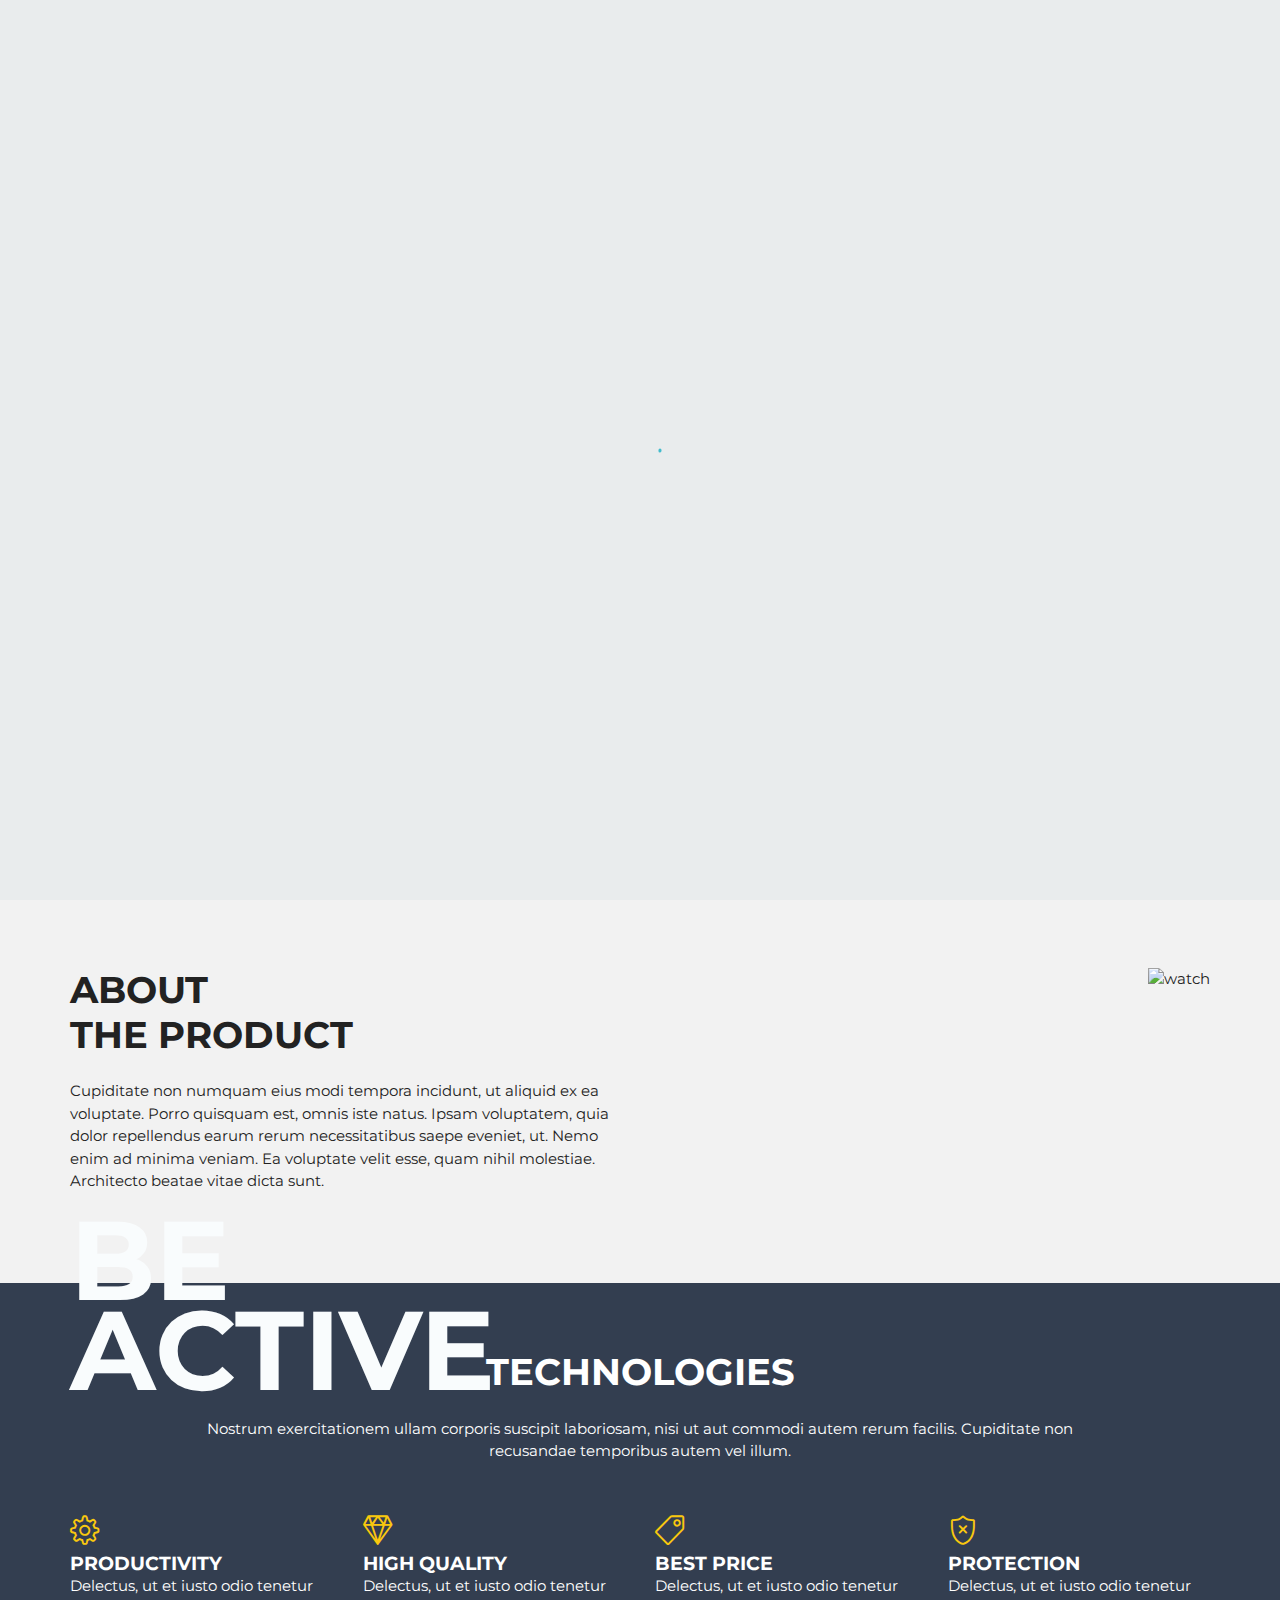
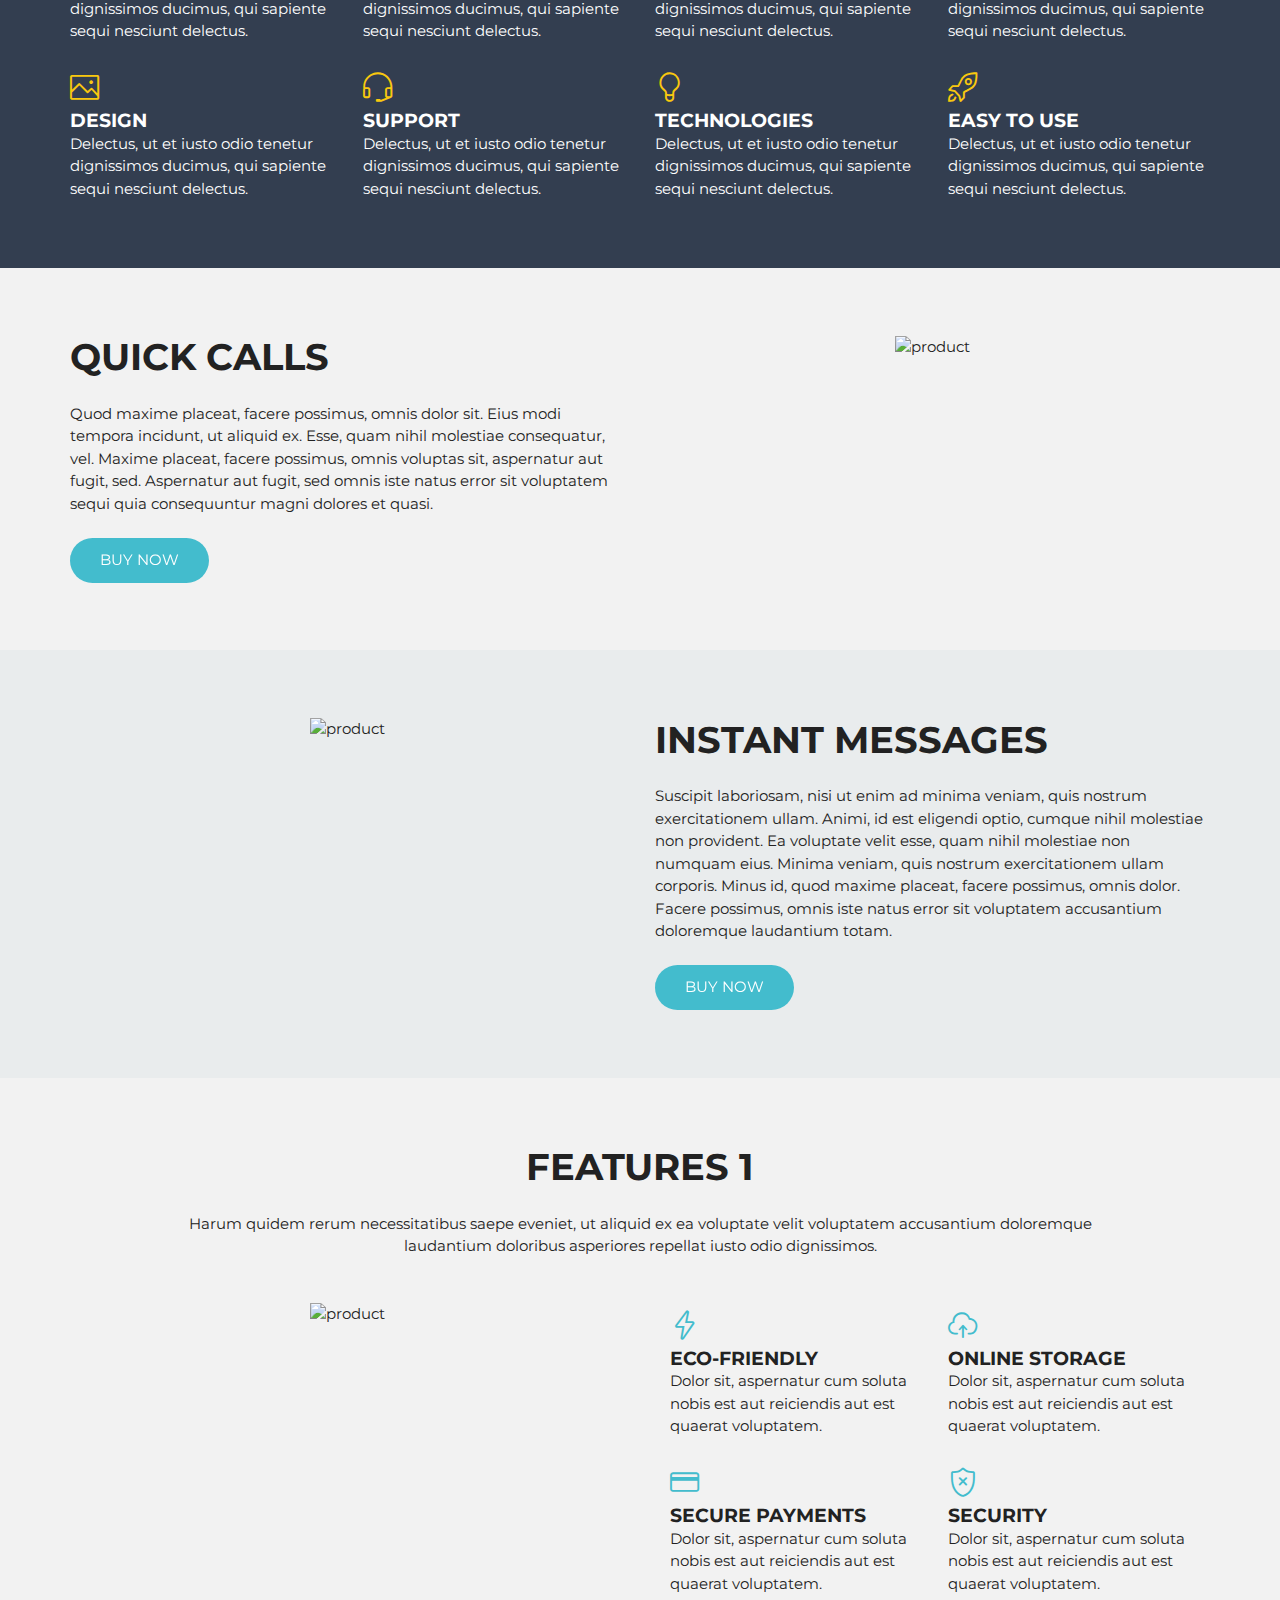
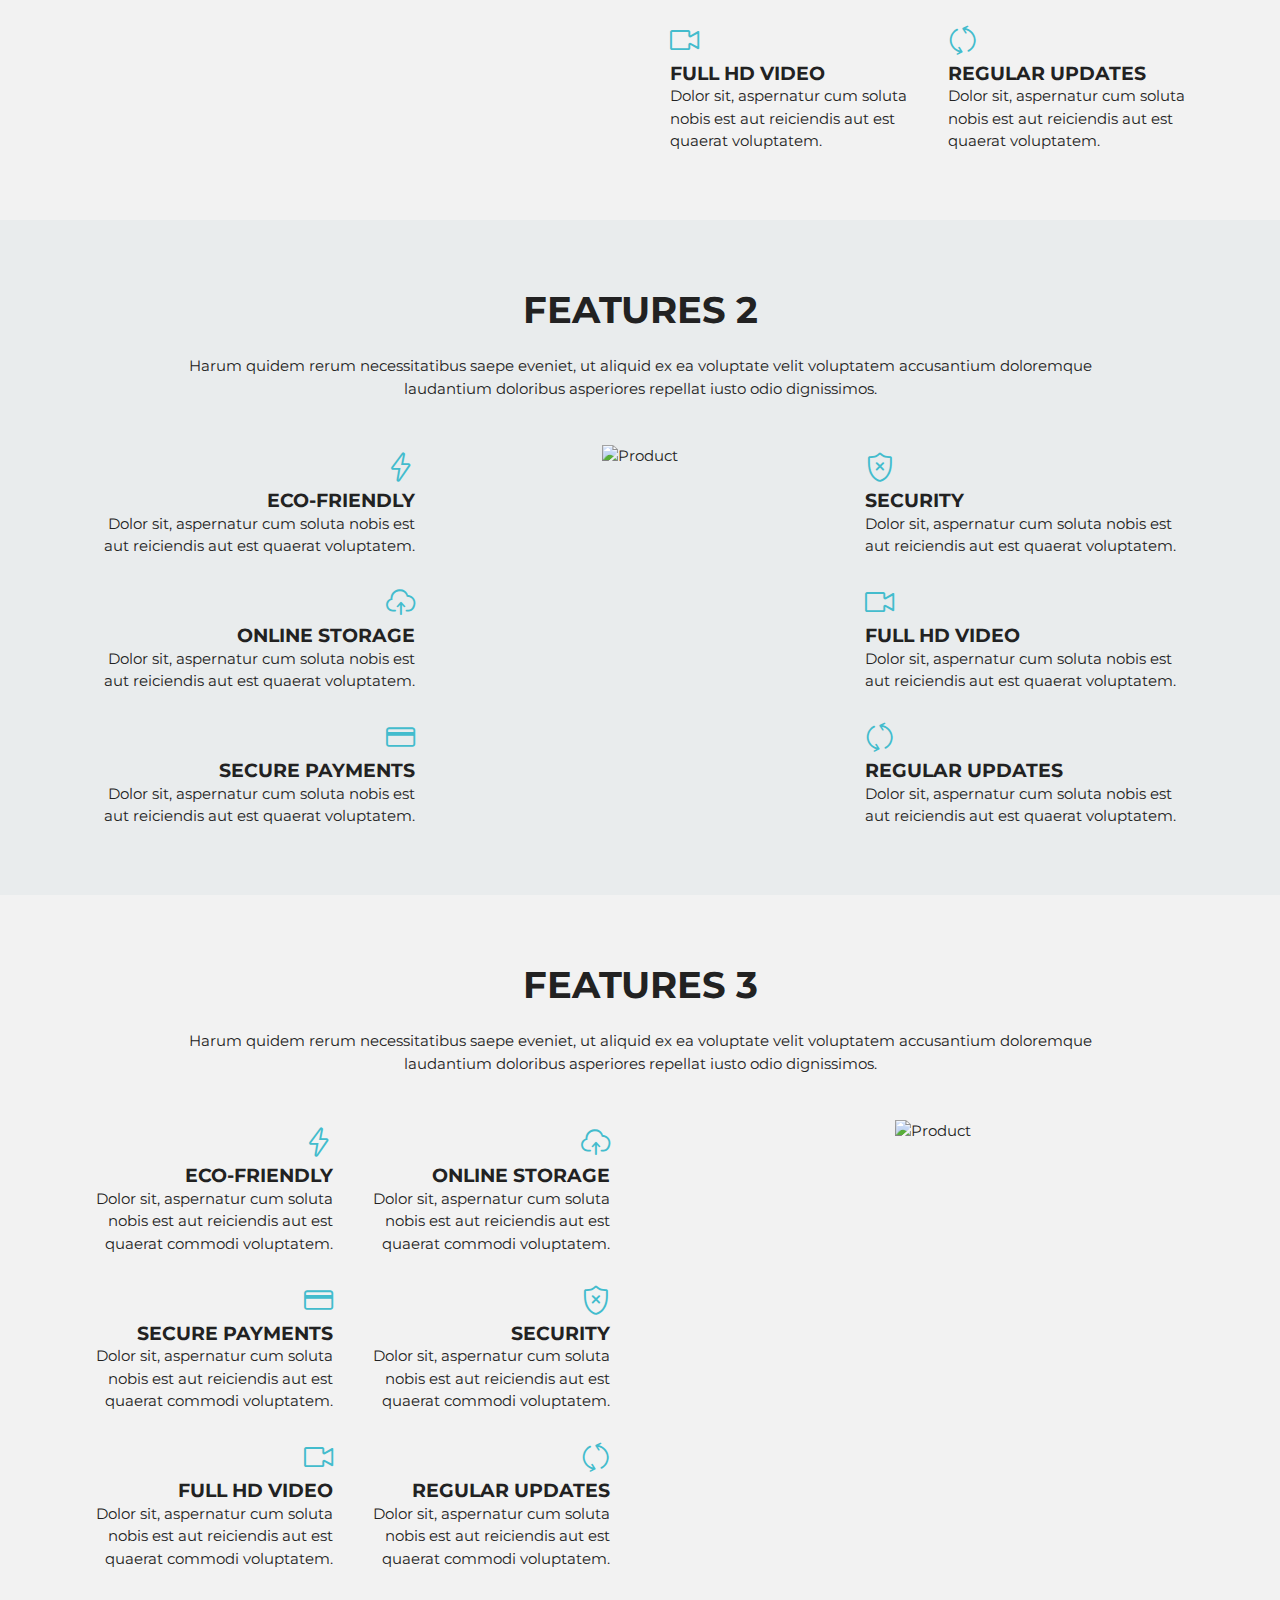
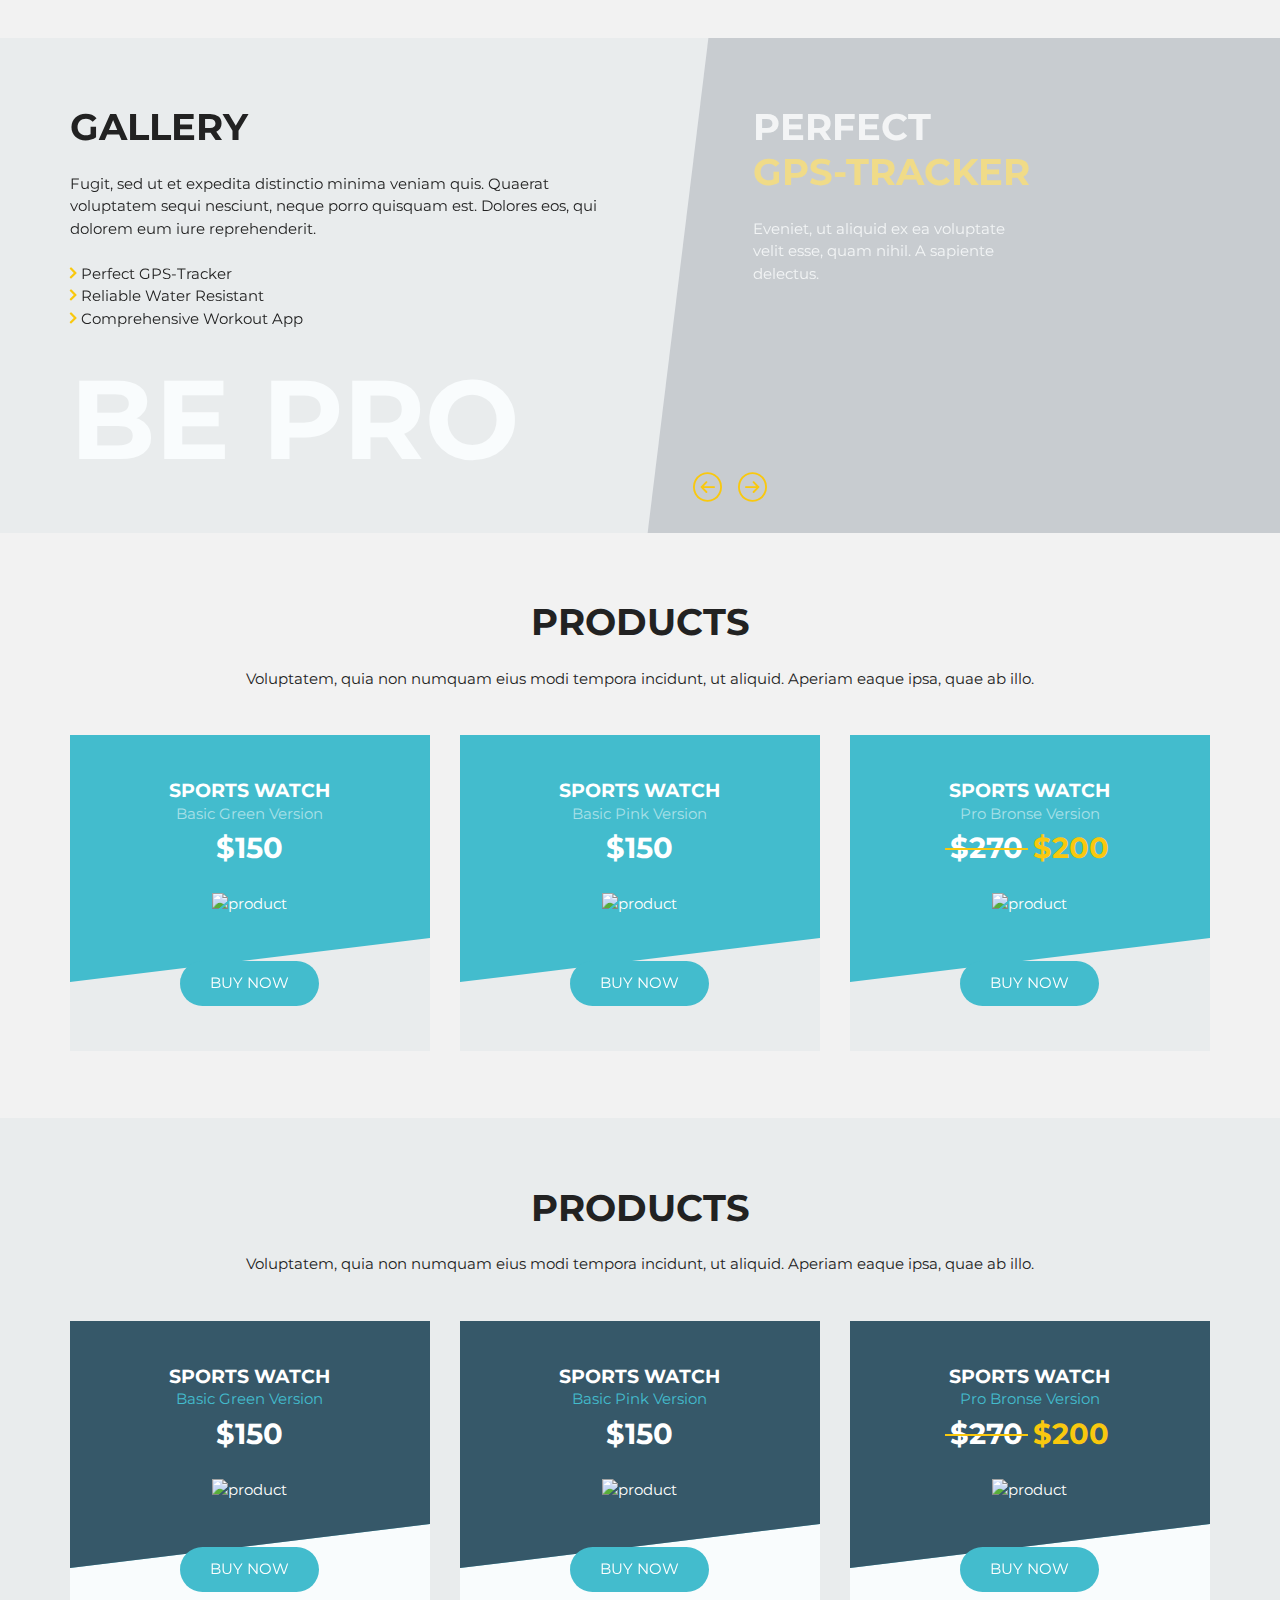
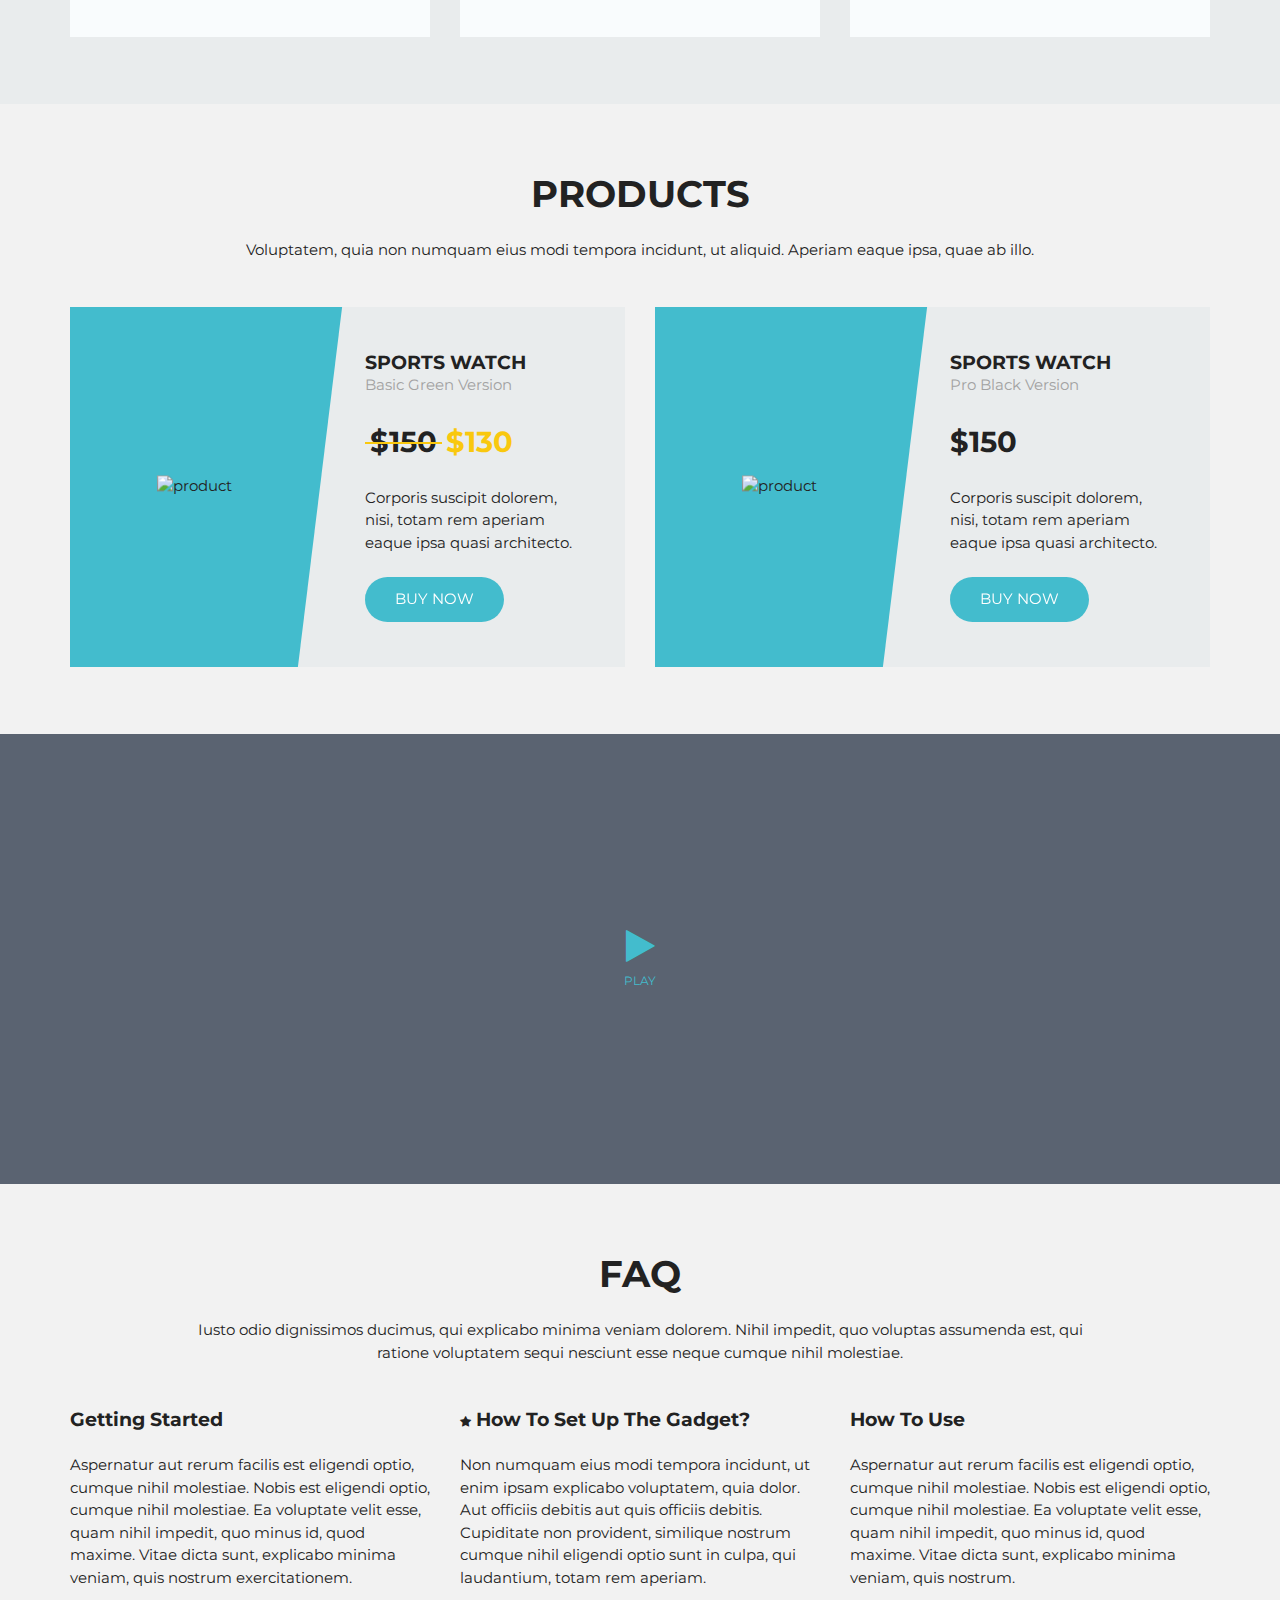
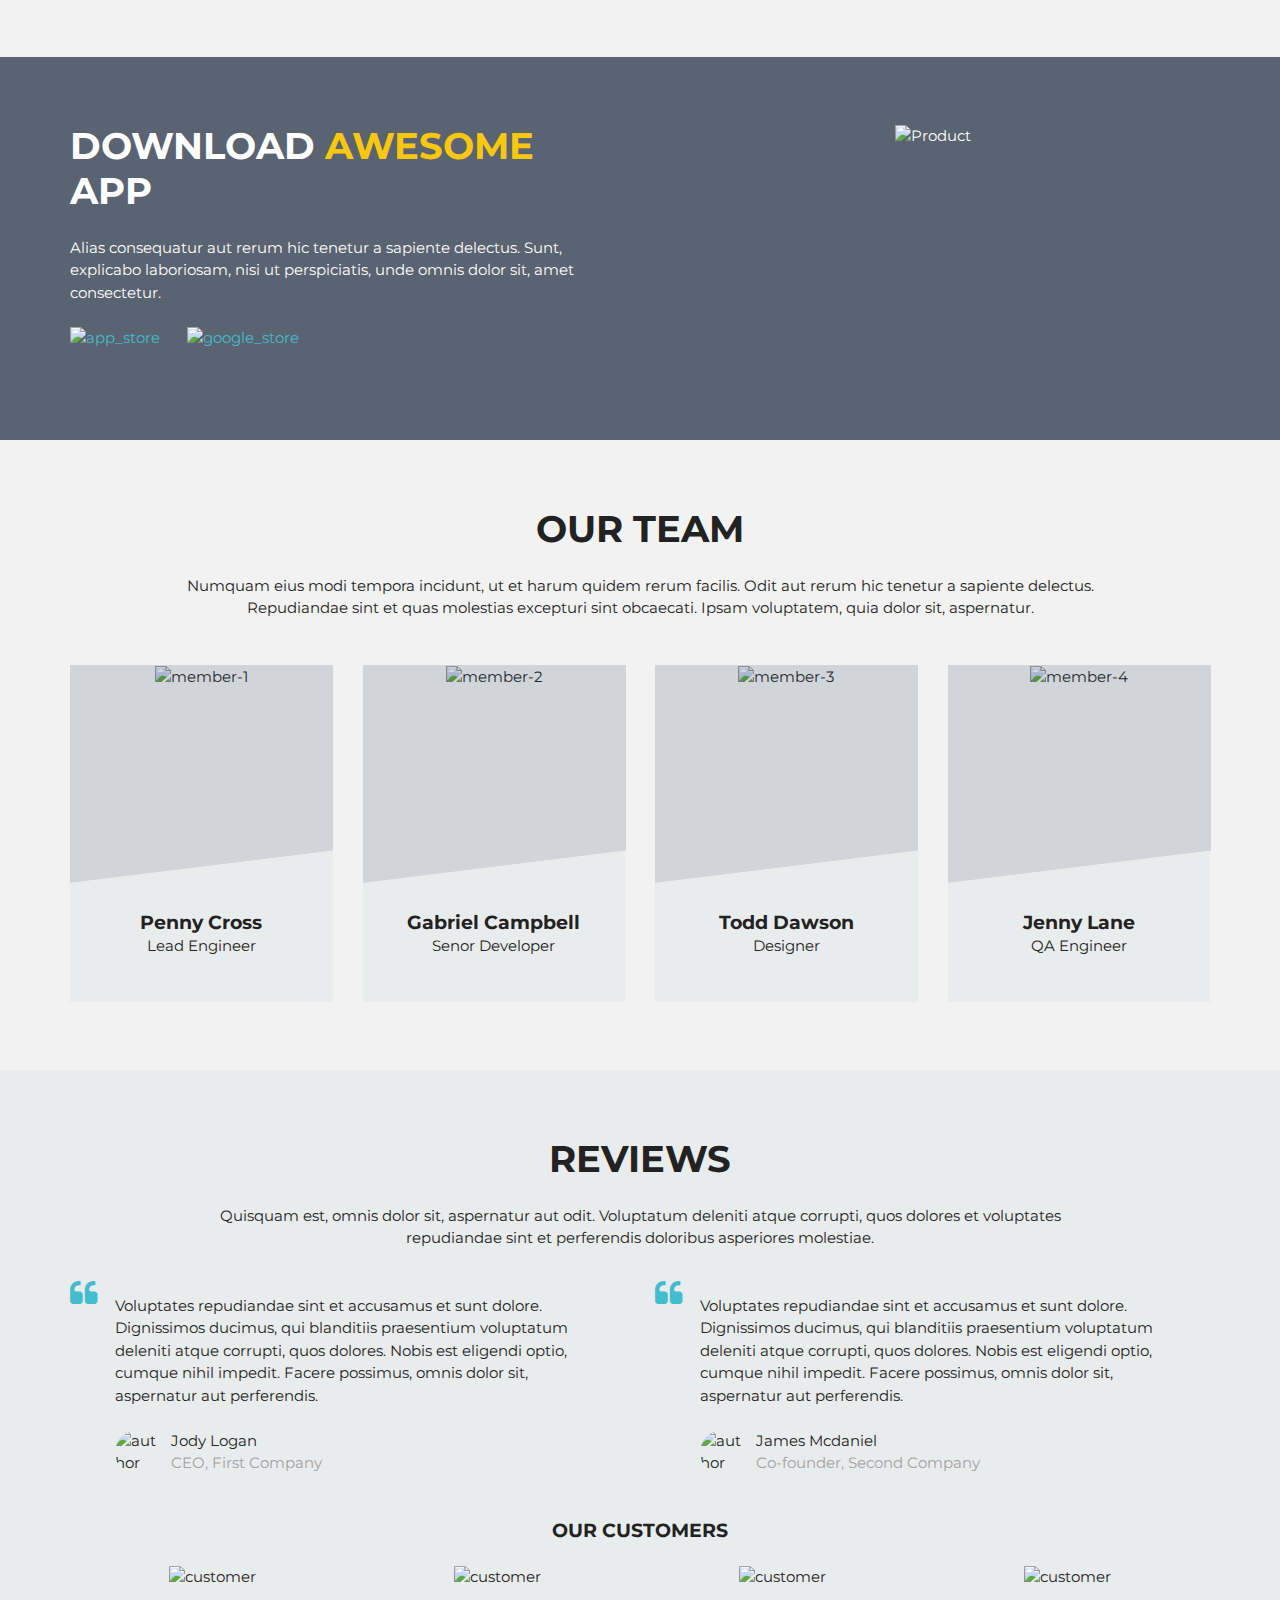
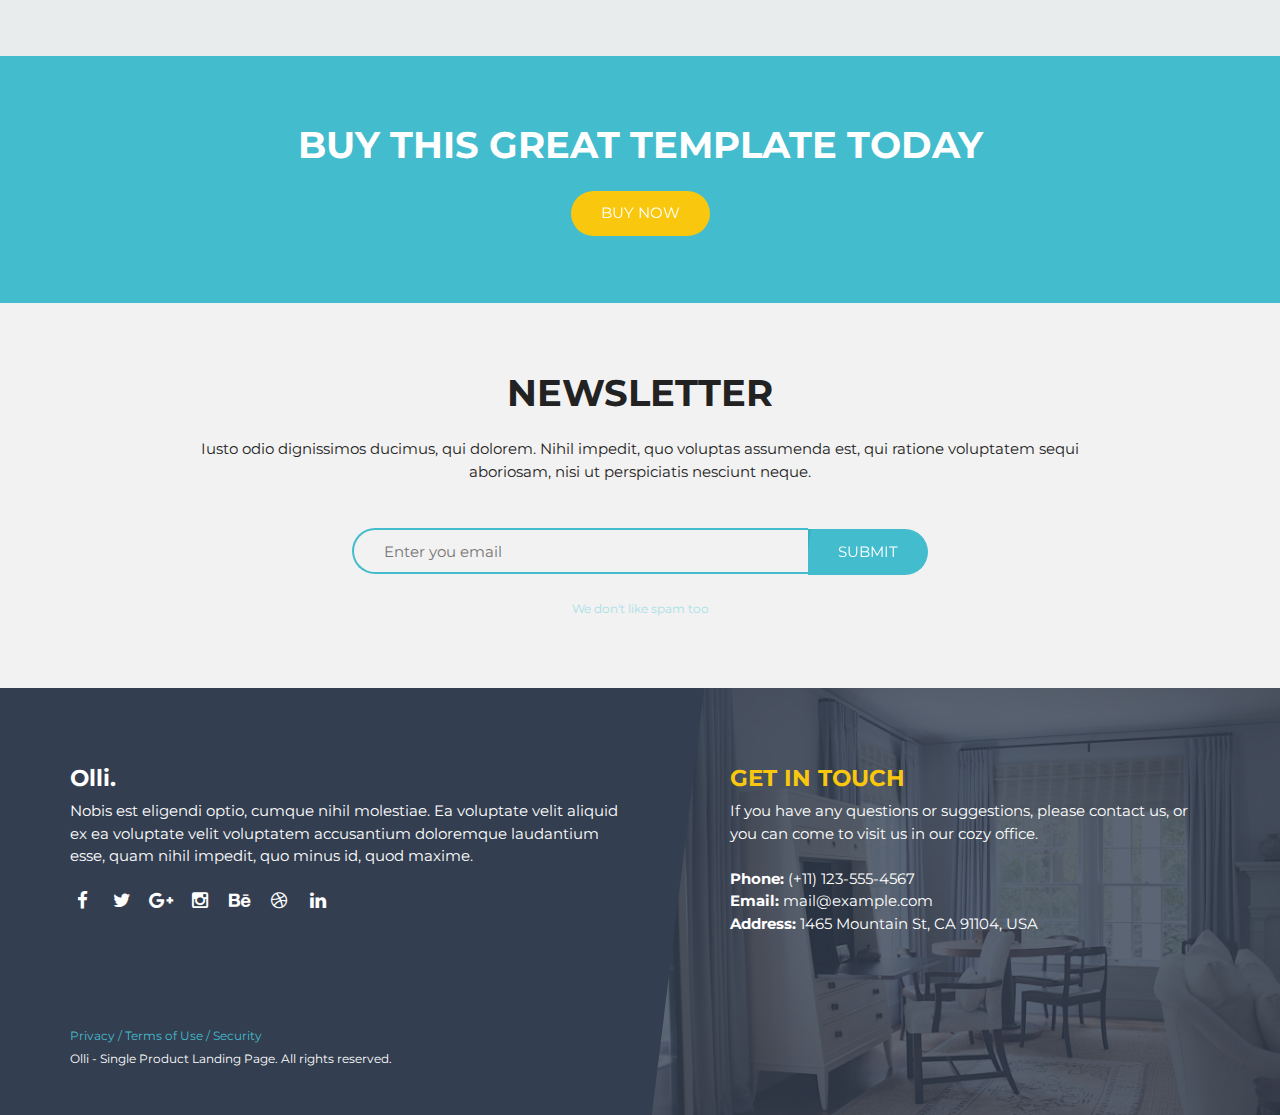
==== testing.html @ f2033c91 "added testing html file" ====
<!DOCTYPE html>
<html lang="en">
	<head>
		<title>Olli - Single Product Landing Page</title>

		<meta name="Keywords" content="">
		<meta name="Description" content="">
		<meta http-equiv="Content-Type" content="text/html; charset=utf-8">
		<meta name="viewport" content="width=device-width, initial-scale=1.0">
		<meta http-equiv="X-UA-Compatible" content="IE=edge">	

		<!-- Favicon for Desktop, iOS and android -->
		<link rel="apple-touch-icon" sizes="57x57" href="assets/images/favicons/apple-touch-icon-57x57.png">
		<link rel="apple-touch-icon" sizes="60x60" href="assets/images/favicons/apple-touch-icon-60x60.png">
		<link rel="apple-touch-icon" sizes="72x72" href="assets/images/favicons/apple-touch-icon-72x72.png">
		<link rel="apple-touch-icon" sizes="76x76" href="assets/images/favicons/apple-touch-icon-76x76.png">
		<link rel="apple-touch-icon" sizes="114x114" href="assets/images/favicons/apple-touch-icon-114x114.png">
		<link rel="apple-touch-icon" sizes="120x120" href="assets/images/favicons/apple-touch-icon-120x120.png">
		<link rel="apple-touch-icon" sizes="144x144" href="assets/images/favicons/apple-touch-icon-144x144.png">
		<link rel="apple-touch-icon" sizes="152x152" href="assets/images/favicons/apple-touch-icon-152x152.png">
		<link rel="apple-touch-icon" sizes="180x180" href="assets/images/favicons/apple-touch-icon-180x180.png">
		<link rel="icon" type="image/png" href="assets/images/favicons/android-chrome-192x192.png" sizes="192x192">
		<link rel="icon" type="image/png" href="assets/images/favicons/favicon-32x32.png" sizes="32x32">
		<link rel="icon" type="image/png" href="assets/images/favicons/favicon-16x16.png" sizes="16x16">
		<link rel="mask-icon" href="assets/images/favicons/safari-pinned-tab.svg">

		<link href="https://fonts.googleapis.com/css?family=Montserrat:400,700" rel="stylesheet">

		<link href="assets/css/bootstrap.css" rel="stylesheet"> 
		<link href="assets/css/font-awesome.css" rel="stylesheet">
		<link href="assets/css/simple-line-icons.css" rel="stylesheet">
		<link href="assets/css/magnific-popup.css" rel="stylesheet">
		<link href="assets/css/aos.css" rel="stylesheet">
		<link href="assets/css/flexslider.css" rel="stylesheet">
		<link href="assets/css/style.css" rel="stylesheet">
		<link href="assets/css/colors/color-1.css" rel="stylesheet"> <!-- Color Scheme -->
		<link href="assets/css/color-switcher.css" rel="stylesheet">
 		
		<script src="assets/js/modernizr.js"></script>

		<!--[if lt IE 9]>
		<script src="assets/js/html5shiv.js"></script>
		<script src="assets/js/respond.min.js"></script> 
		<![endif]-->

	</head>

<body>

	<!-- Start Preloader -->
	<div id="page-preloader">
		<svg class="circular" height="50" width="50">
			<circle class="path" cx="25" cy="25" r="20" fill="none" stroke-width="3" stroke-miterlimit="10"></circle>
		</svg>
	</div>
	<!-- End Preloader -->

	<!-- Start Content -->
	<section id="main" class="wrapper">

		<!-- Start Header -->
		<header id="home" class="header-container">
			<div class="container-fluid header-content">

				<span class="trapeze-bg"></span>

				<div class="container screen-container">
					<div class="row">

						<div class="col-md-12 title-center-content">

							<div class="col-md-6 title-text">
								<h1>
									Present your <span class="text-notice-line">awesome</span> product
								</h1>
								<p>
								Lorem ipsum dolor sit amet. Reprehenderit, qui blanditiis quidem rerum necessitatibus praesentium voluptatum deleniti atque corrupti, quos dolores eos.
								</p>
								
								<a class="button hero-button popup-video" href="https://www.youtube.com/watch?v=c-oS9DOwGzg"><!-- Link to a YouTube video -->
									<i class="fa fa-play" aria-hidden="true"></i>&nbsp;&nbsp;<span>Watch video</span>
								</a>

							</div>
						
							<div class="col-md-6 title-product">
								<span>Product</span>
								<img src="assets/images/watch-white-title.png" alt="product">
							</div>
						
						</div>

						<nav class="scroll-link">
							<a href="#about" class="smooth" title="Scroll">Scroll</a>
						</nav>

					</div>
				</div>

			</div>
		</header>
		<!-- End Header -->

		<!-- Start Navigation -->
		<nav id="navigation" class="navbar navbar-default navbar-top">
			<div class="container-fluid">

				<div class="nav-bg top-nav"></div>

				<div class="container">

					<div class="navbar-button">
						<ul class="ul-btn">
							<li><a href="#products-1" class="button action-button-nav smooth" title="Buy Now">Buy Now</a></li>
						</ul>
					</div>

					<div class="navbar-header">
						<button id="nav-icon" type="button" class="navbar-toggle collapsed nav-icon" data-toggle="collapse" data-target="#menu-navbar" aria-expanded="false">
								<span></span>
								<span></span>
								<span></span>
								<span></span>
						</button>
						<a class="navbar-brand smooth" href="#home">Olli.<span class="logo-promo-text">Perfect Gadgets</span></a> <!-- Title / Tagline -->
					</div>

					<div class="collapse navbar-collapse" id="menu-navbar">
						<ul class="nav navbar-nav navbar-right smooth-nav">
							<li class="current"><a href="#home" title="Home">Home</a></li>
							<li><a href="#about" title="About">About</a></li>
							<li><a href="#products-1" title="Products">Products</a></li>
							<li><a href="#reviews" title="Reviews">Reviews</a></li>
							<li><a href="https://themeforest.net/item/olli-single-product-landing-page/19429486?ref=HarbourThemes" title="Buy This Template" target="_blank">Buy It</a></li>
						</ul>
					</div>

					<div class="clearfix"></div>

				</div>
			</div>
		</nav>
		<!-- End Navigation -->

		<!-- Start About -->
		<section id="about" class="about block">
			<div class="container">
				<div class="row">

					<div class="col-md-6 about-content">
						<h2>About<br>The Product</h2>

						<p>Cupiditate non numquam eius modi tempora incidunt, ut aliquid ex ea voluptate. Porro quisquam est, omnis iste natus. Ipsam voluptatem, quia dolor repellendus earum rerum necessitatibus saepe eveniet, ut. Nemo enim ad minima veniam. Ea voluptate velit esse, quam nihil molestiae. Architecto beatae vitae dicta sunt.</p>

						<span>Be Active</span>

					</div>

					<div class="col-md-6 about-img">
						<img src="assets/images/watch.jpg" alt="watch">
					</div>

				</div>
			</div> <!-- .container -->
		</section>
		<!-- End About -->

		<!-- Start Technologies -->
		<section id="technologies" class="technologies block">
			<div class="overlay-tech"></div>
			<div class="container tech-container">
				<div class="row">

					<h2>Technologies</h2>

					<div class="block-desc">
						<p>Nostrum exercitationem ullam corporis suscipit laboriosam, nisi ut aut commodi autem rerum facilis. Cupiditate non recusandae temporibus autem vel illum.</p>
					</div>

					<!-- Start Technology 1 -->
					<div class="col-md-3 tech-block">
						<i class="icon-settings"></i> <!-- Icon -->
						<h3>Productivity</h3>
						<p>Delectus, ut et iusto odio tenetur dignissimos ducimus, qui sapiente sequi nesciunt delectus.</p>
					</div>
					<!-- End Technology 1 -->

					<!-- Start Technology 2 -->
					<div class="col-md-3 tech-block">
						<i class="icon-diamond"></i> <!-- Icon -->
						<h3>High Quality</h3>
						<p>Delectus, ut et iusto odio tenetur dignissimos ducimus, qui sapiente sequi nesciunt delectus.</p>
					</div>
					<!-- End Technology 2 -->

					<!-- Start Technology 3 -->
					<div class="col-md-3 tech-block">
						<i class="icon-tag"></i> <!-- Icon -->
						<h3>Best Price</h3>
						<p>Delectus, ut et iusto odio tenetur dignissimos ducimus, qui sapiente sequi nesciunt delectus.</p>
					</div>
					<!-- End Technology 3 -->

					<!-- Start Technology 4 -->
					<div class="col-md-3 tech-block">
						<i class="icon-shield"></i> <!-- Icon -->
						<h3>Protection</h3>
						<p>Delectus, ut et iusto odio tenetur dignissimos ducimus, qui sapiente sequi nesciunt delectus.</p>
					</div>
					<!-- End Technology 4 -->

					<!-- Start Technology 5 -->
					<div class="col-md-3 tech-block">
						<i class="icon-picture"></i> <!-- Icon -->
						<h3>Design</h3>
						<p>Delectus, ut et iusto odio tenetur dignissimos ducimus, qui sapiente sequi nesciunt delectus.</p>
					</div>
					<!-- End Technology 5 -->

					<!-- Start Technology 6 -->
					<div class="col-md-3 tech-block">
						<i class="icon-earphones-alt"></i> <!-- Icon -->
						<h3>Support</h3>
						<p>Delectus, ut et iusto odio tenetur dignissimos ducimus, qui sapiente sequi nesciunt delectus.</p>
					</div>
					<!-- End Technology 6 -->

					<!-- Start Technology 7 -->
					<div class="col-md-3 tech-block">
						<i class="icon-bulb"></i> <!-- Icon -->
						<h3>Technologies</h3>
						<p>Delectus, ut et iusto odio tenetur dignissimos ducimus, qui sapiente sequi nesciunt delectus.</p>
					</div>
					<!-- End Technology 7 -->

					<!-- Start Technology 8 -->
					<div class="col-md-3 tech-block">
						<i class="icon-rocket"></i> <!-- Icon -->
						<h3>Easy To Use</h3>
						<p>Delectus, ut et iusto odio tenetur dignissimos ducimus, qui sapiente sequi nesciunt delectus.</p>
					</div>
					<!-- End Technology 8 -->

				</div>
			</div> <!-- .tech-container -->
		</section>
		<!-- End Technologies -->

		<!-- Start Info with Right Image -->
		<section id="info-right" class="info-section info-right block"> 
			<div class="container">
				<div class="row flex-block"> 

					<!-- Start Text -->
					<div class="col-md-6 info-content">

						<h2>Quick Calls</h2>

						<p>Quod maxime placeat, facere possimus, omnis dolor sit. Eius modi tempora incidunt, ut aliquid ex. Esse, quam nihil molestiae consequatur, vel. Maxime placeat, facere possimus, omnis voluptas sit, aspernatur aut fugit, sed. Aspernatur aut fugit, sed omnis iste natus error sit voluptatem sequi quia consequuntur magni dolores et quasi.
						</p>

						<a href="#products-1" class="button hero-button smooth" title="Buy Now">Buy Now</a>

					</div>
					<!-- End Text -->

					<!-- Start Image -->
					<div class="col-md-6 info-img">
						<img src="assets/images/info-right.png" alt="product">
					</div>
					<!-- End Image -->

				</div>
			</div> <!-- .container -->
		</section>
		<!-- End Info with Right Image -->

		<!-- Start Info with Left Image -->
		<section id="info-left" class="info-section info-left block gray">
			<div class="container">
				<div class="row flex-block">

					<!-- Start Image -->
					<div class="col-md-6 info-img">
						<img src="assets/images/info-left.png" alt="product">

						<div class="info-left-ui">
							<img src="assets/images/ui/message-1.png" class="left-ui-1" data-aos="fade-up" alt="message-1">
							<img src="assets/images/ui/message-2.png" class="left-ui-2" data-aos="fade-up" data-aos-delay="1100" alt="message-2">
						</div>

					</div>
					<!-- End Image -->

					<!-- Start Text -->
					<div class="col-md-6 info-content">

						<h2>Instant Messages</h2>

						<p>Suscipit laboriosam, nisi ut enim ad minima veniam, quis nostrum exercitationem ullam. Animi, id est eligendi optio, cumque nihil molestiae non provident. Ea voluptate velit esse, quam nihil molestiae non numquam eius. Minima veniam, quis nostrum exercitationem ullam corporis. Minus id, quod maxime placeat, facere possimus, omnis dolor. Facere possimus, omnis iste natus error sit voluptatem accusantium doloremque laudantium totam.
						</p>

						<a href="#products-1" class="button hero-button smooth" title="Buy Now">Buy Now</a>

					</div>
					<!-- End Text -->

				</div>
			</div> <!-- .container -->
		</section>
		<!-- End Info with Left Image -->

		<!-- Start Features 1 -->
		<section id="features-1" class="features block">
			<div class="container">
				<div class="row">

					<h2>Features 1</h2>

					<div class="block-desc">
						<p>Harum quidem rerum necessitatibus saepe eveniet, ut aliquid ex ea voluptate velit voluptatem accusantium doloremque laudantium doloribus asperiores repellat iusto odio dignissimos.</p>
					</div>

					<div class="col-md-6 feature-img">
						<img src="assets/images/features.png" alt="product">
					</div>

					<div class="col-md-6 feature-icons">
						
						<!-- Start Feature 1 -->
						<div class="col-md-6 feature">
							<i class="icon-energy"></i> <!-- Icon -->
							<h3>Eco-friendly</h3>
							<p>Dolor sit, aspernatur cum soluta nobis est aut reiciendis aut est quaerat voluptatem.</p>
						</div>
						<!-- End Feature 1 -->

						<!-- Start Feature 2 -->
						<div class="col-md-6 feature">
							<i class="icon-cloud-upload"></i> <!-- Icon -->
							<h3>Online Storage</h3>
							<p>Dolor sit, aspernatur cum soluta nobis est aut reiciendis aut est quaerat voluptatem.</p>
						</div>
						<!-- End Feature 2 -->

						<!-- Start Feature 3 -->
						<div class="col-md-6 feature">
							<i class="icon-credit-card"></i> <!-- Icon -->
							<h3>Secure Payments</h3>
							<p>Dolor sit, aspernatur cum soluta nobis est aut reiciendis aut est quaerat voluptatem.</p>
						</div>
						<!-- End Feature 3 -->

						<!-- Start Feature 4 -->
						<div class="col-md-6 feature">
							<i class="icon-shield"></i> <!-- Icon -->
							<h3>Security</h3>
							<p>Dolor sit, aspernatur cum soluta nobis est aut reiciendis aut est quaerat voluptatem.</p>
						</div>
						<!-- End Feature 4 -->

						<!-- Start Feature 5 -->
						<div class="col-md-6 feature">
							<i class="icon-camrecorder"></i> <!-- Icon -->
							<h3>Full HD Video</h3>
							<p>Dolor sit, aspernatur cum soluta nobis est aut reiciendis aut est quaerat voluptatem.</p>
						</div>
						<!-- End Feature 5 -->

						<!-- Start Feature 6 -->
						<div class="col-md-6 feature">
							<i class="icon-refresh"></i> <!-- Icon -->
							<h3>Regular Updates</h3>
							<p>Dolor sit, aspernatur cum soluta nobis est aut reiciendis aut est quaerat voluptatem.</p>
						</div>
						<!-- End Feature 6 -->

					</div> <!-- .feature-icons -->

				</div>
			</div> <!-- .container -->
		</section>
		<!-- End Features 1 -->

		<!-- Start Features 2 -->
		<section id="features-2" class="features block gray">
			<div class="container">
				<div class="row">

					<h2>Features 2</h2>

					<div class="block-desc">
						<p>Harum quidem rerum necessitatibus saepe eveniet, ut aliquid ex ea voluptate velit voluptatem accusantium doloremque laudantium doloribus asperiores repellat iusto odio dignissimos.</p>
					</div>

					<div class="col-md-4 feature-icons">
						
						<!-- Start Feature 1 -->
						<div class="col-md-12 feature feature-left">
							<i class="icon-energy"></i> <!-- Icon -->
							<h3>Eco-friendly</h3>
							<p>Dolor sit, aspernatur cum soluta nobis est aut reiciendis aut est quaerat voluptatem.</p>
						</div>
						<!-- End Feature 1 -->

						<!-- Start Feature 2 -->
						<div class="col-md-12 feature feature-left">
							<i class="icon-cloud-upload"></i> <!-- Icon -->
							<h3>Online Storage</h3>
							<p>Dolor sit, aspernatur cum soluta nobis est aut reiciendis aut est quaerat voluptatem.</p>
						</div>
						<!-- End Feature 2 -->

						<!-- Start Feature 3 -->
						<div class="col-md-12 feature feature-left">
							<i class="icon-credit-card"></i> <!-- Icon -->
							<h3>Secure Payments</h3>
							<p>Dolor sit, aspernatur cum soluta nobis est aut reiciendis aut est quaerat voluptatem.</p>
						</div>
						<!-- End Feature 3 -->

					</div> <!-- .feature-icons -->

					<div class="col-md-4 feature-img">
						<img src="assets/images/features.png" alt="Product">
					</div>

					<div class="col-md-4 feature-icons">

						<!-- Start Feature 4 -->
						<div class="col-md-12 feature">
							<i class="icon-shield"></i> <!-- Icon -->
							<h3>Security</h3>
							<p>Dolor sit, aspernatur cum soluta nobis est aut reiciendis aut est quaerat voluptatem.</p>
						</div>
						<!-- End Feature 4 -->

						<!-- Start Feature 5 -->
						<div class="col-md-12 feature">
							<i class="icon-camrecorder"></i> <!-- Icon -->
							<h3>Full HD Video</h3>
							<p>Dolor sit, aspernatur cum soluta nobis est aut reiciendis aut est quaerat voluptatem.</p>
						</div>
						<!-- End Feature 5 -->

						<!-- Start Feature 6 -->
						<div class="col-md-12 feature">
							<i class="icon-refresh"></i> <!-- Icon -->
							<h3>Regular Updates</h3>
							<p>Dolor sit, aspernatur cum soluta nobis est aut reiciendis aut est quaerat voluptatem.</p>
						</div>
						<!-- End Feature 6 -->

					</div> <!-- .feature-icons -->

				</div>
			</div> <!-- .container -->
		</section>
		<!-- End Features 2 -->

		<!-- Start Features 3 -->
		<section id="features-3" class="features block">
			<div class="container">
				<div class="row">

					<h2>Features 3</h2>

					<div class="block-desc">
						<p>Harum quidem rerum necessitatibus saepe eveniet, ut aliquid ex ea voluptate velit voluptatem accusantium doloremque laudantium doloribus asperiores repellat iusto odio dignissimos.</p>
					</div>

					<div class="col-md-6 feature-icons">
						
						<!-- Start Feature 1 -->
						<div class="col-md-6 feature feature-left">
							<i class="icon-energy"></i> <!-- Icon -->
							<h3>Eco-friendly</h3>
							<p>Dolor sit, aspernatur cum soluta nobis est aut reiciendis aut est quaerat commodi voluptatem.</p>
						</div>
						<!-- End Feature 1 -->

						<!-- Start Feature 2 -->
						<div class="col-md-6 feature feature-left">
							<i class="icon-cloud-upload"></i> <!-- Icon -->
							<h3>Online Storage</h3>
							<p>Dolor sit, aspernatur cum soluta nobis est aut reiciendis aut est quaerat commodi voluptatem.</p>
						</div>
						<!-- End Feature 2 -->

						<!-- Start Feature 3 -->
						<div class="col-md-6 feature feature-left">
							<i class="icon-credit-card"></i> <!-- Icon -->
							<h3>Secure Payments</h3>
							<p>Dolor sit, aspernatur cum soluta nobis est aut reiciendis aut est quaerat commodi voluptatem.</p>
						</div>
						<!-- End Feature 3 -->

						<!-- Start Feature 4 -->
						<div class="col-md-6 feature feature-left">
							<i class="icon-shield"></i> <!-- Icon -->
							<h3>Security</h3>
							<p>Dolor sit, aspernatur cum soluta nobis est aut reiciendis aut est quaerat commodi voluptatem.</p>
						</div>
						<!-- End Feature 4 -->

						<!-- Start Feature 5 -->
						<div class="col-md-6 feature feature-left">
							<i class="icon-camrecorder"></i> <!-- Icon -->
							<h3>Full HD Video</h3>
							<p>Dolor sit, aspernatur cum soluta nobis est aut reiciendis aut est quaerat commodi voluptatem.</p>
						</div>
						<!-- End Feature 5 -->

						<!-- Start Feature 6 -->
						<div class="col-md-6 feature feature-left">
							<i class="icon-refresh"></i> <!-- Icon -->
							<h3>Regular Updates</h3>
							<p>Dolor sit, aspernatur cum soluta nobis est aut reiciendis aut est quaerat commodi voluptatem.</p>
						</div>
						<!-- End Feature 6 -->

					</div> <!-- .feature-icons -->

					<div class="col-md-6 feature-img">
						<img src="assets/images/features.png" alt="Product">
					</div>

				</div>
			</div> <!-- .container -->
		</section>
		<!-- End Features 3 -->

		<!-- Start Gallery -->
		<section id="gallery" class="gallery">
			<div class="container-fluid">
				<div class="container"> 
					<div class="row"> 

						<span class="trapeze-gallery-bg"></span>

						<div class="gallery-content">

							<h2>Gallery</h2>

							<div class="gallery-tagline">
								<span>Be Pro</span>	
							</div>

							<p>Fugit, sed ut et expedita distinctio minima veniam quis. Quaerat voluptatem sequi nesciunt, neque porro quisquam est. Dolores eos, qui dolorem eum iure reprehenderit.</p>

							<ul class="list">
								<li><i class="fa fa-angle-right" aria-hidden="true"></i> Perfect GPS-Tracker</li>
								<li><i class="fa fa-angle-right" aria-hidden="true"></i> Reliable Water Resistant</li>
								<li><i class="fa fa-angle-right" aria-hidden="true"></i> Comprehensive Workout App</li>
							</ul>

						</div>

						<!-- Start Slider -->
						<div class="gallery-img">
							<div class="flexslider slider">

								<!-- Start Slides -->
								<ul class="slides">

									<!-- Start Slide 1 -->
									<li style="background: url(assets/images/gallery/1.jpg) center">
										<div class="flex-caption">
											<h3>Perfect <span class="text-notice"><br>GPS-Tracker</span></h3>
											<p>Eveniet, ut aliquid ex ea voluptate velit esse, quam nihil. A sapiente delectus.</p>
										</div>
										<div class="slider-bg-overlay"></div><!-- Overlay -->
									</li>
									<!-- End Slide 1 -->

									<!-- Start Slide 2 -->
									<li style="background: url(assets/images/gallery/2.jpg) center">
										<div class="flex-caption">
											<h3>Reliable<br><span class="text-notice">Water Resistant</span></h3>
											<p>Eveniet, ut aliquid ex ea voluptate velit esse, quam nihil. A sapiente delectus.</p>
										</div>
										<div class="slider-bg-overlay"></div><!-- Overlay -->
									</li>
									<!-- End Slide 2 -->

									<!-- Start Slide 3 -->
									<li style="background: url(assets/images/gallery/3.jpg) center">
										<div class="flex-caption">
											<h3>Comprehensive<br><span class="text-notice">Workout App</span></h3>
											<p>Eveniet, ut aliquid ex ea voluptate velit esse, quam nihil. A sapiente delectus.</p>
										</div>
										<div class="slider-bg-overlay"></div><!-- Overlay -->
									</li>
									<!-- End Slide 3 -->

								</ul>
								<!-- End Slides -->

							</div>	
						</div>
						<!-- End Slider -->

					</div>
				</div>
			</div> <!-- .container-fluid -->
		</section>
		<!-- End Gallery -->

		<!-- Start Products / Layout 1 -->
		<section id="products-1" class="products block">
			<div class="container">
				<div class="row">

					<h2>Products</h2>

					<div class="block-desc">
						<p>Voluptatem, quia non numquam eius modi tempora incidunt, ut aliquid. Aperiam eaque ipsa, quae ab illo.</p>
					</div>

					<!-- Start Product 1 -->
					<div id="product-1" class="col-md-4 product">
						<div class="product-block">
							<div class="product-bg"></div>

							<div class="product-content">

								<h3>Sports Watch</h3>
								<p class="version">Basic Green Version</p>
								<span>$150</span>

								<!-- Start Product Images -->
								<div class="product-img">
									<img src="assets/images/products/watch-green.png" alt="product">
								</div>
								<!-- End Product Images -->

								<div class="bnt-block">
									<a href="#order" class="button buy-button" title="Buy Now">Buy Now</a>
								</div>

							</div> <!-- .product-content -->

						</div> <!-- .product-block -->
					</div>
					<!-- End Product 1 -->

					<!-- Start Product 2 -->
					<div id="product-2" class="col-md-4 product">
						<div class="product-block">
							<div class="product-bg"></div>

							<div class="product-content">

								<h3>Sports Watch</h3>
								<p class="version">Basic Pink Version</p>
								<span>$150</span>

								<!-- Start Product Images -->
								<div class="product-img">
									<img src="assets/images/products/watch-pink.png" alt="product">
								</div>
								<!-- End Product Images -->

								<div class="bnt-block">
									<a href="#order" class="button buy-button" title="Buy Now">Buy Now</a>
								</div>

							</div> <!-- .product-content -->

						</div> <!-- .product-block -->
					</div>
					<!-- End Product 2 -->

					<!-- Start Product 3 -->
					<div id="product-3" class="col-md-4 product">
						<div class="product-block">
							<div class="product-bg"></div>

							<div class="product-content">

								<h3>Sports Watch</h3>
								<p class="version">Pro Bronse Version</p>
								<span class="sale">$270</span><span class="sale-price">$200</span>

								<!-- Start Product Images -->
								<div class="product-img">
									<img src="assets/images/products/watch-bronse.png" alt="product">
								</div>
								<!-- End Product Images -->

								<div class="bnt-block">
									<a href="#order" class="button buy-button" title="Buy Now">Buy Now</a>
								</div>

							</div> <!-- .product-content -->

						</div> <!-- .product-block -->
					</div>
					<!-- End Product 3 -->

				</div>
			</div> <!-- .container -->
		</section>
		<!-- End Products / Layout 1 -->

		<!-- Start Products / Layout 2 -->
		<section id="products-2" class="products block gray">
			<div class="container">
				<div class="row">

					<h2>Products</h2>

					<div class="block-desc">
						<p>Voluptatem, quia non numquam eius modi tempora incidunt, ut aliquid. Aperiam eaque ipsa, quae ab illo.</p>
					</div>

					<!-- Start Product 1 -->
					<div id="product-1-i" class="col-md-4 product">
						<div class="product-block">
							<div class="product-bg">
								<div class="product-bg-img"></div>
								<div class="product-bg-overlay"></div>
							</div>

							<div class="product-content">

								<h3>Sports Watch</h3>
								<p class="version-bg">Basic Green Version</p>
								<span>$150</span>

								<!-- Start Product Images -->
								<div class="product-img">
									<img src="assets/images/products/watch-green.png" alt="product">
								</div>
								<!-- End Product Images -->

								<div class="bnt-block">
									<a href="#order" class="button buy-button" title="Buy Now">Buy Now</a>
								</div>

							</div> <!-- .product-content -->

						</div> <!-- .product-block -->
					</div>
					<!-- End Product 1 -->

					<!-- Start Product 2 -->
					<div id="product-2-i" class="col-md-4 product">
						<div class="product-block">
							<div class="product-bg">
								<div class="product-bg-img"></div>
								<div class="product-bg-overlay"></div>
							</div>

							<div class="product-content">

								<h3>Sports Watch</h3>
								<p class="version-bg">Basic Pink Version</p>
								<span>$150</span>

								<!-- Start Product Images -->
								<div class="product-img">
									<img src="assets/images/products/watch-pink.png" alt="product">
								</div>
								<!-- End Product Images -->

								<div class="bnt-block">
									<a href="#order" class="button buy-button" title="Buy Now">Buy Now</a>
								</div>

							</div> <!-- .product-content -->

						</div> <!-- .product-block -->
					</div>
					<!-- End Product 2 -->

					<!-- Start Product 3 -->
					<div id="product-3-i" class="col-md-4 product">
						<div class="product-block">
							<div class="product-bg">
								<div class="product-bg-img"></div>
								<div class="product-bg-overlay"></div>
							</div>

							<div class="product-content">

								<h3>Sports Watch</h3>
								<p class="version-bg">Pro Bronse Version</p>
								<span class="sale">$270</span><span class="sale-price">$200</span>

								<!-- Start Product Images -->
								<div class="product-img">
									<img src="assets/images/products/watch-bronse.png" alt="product">
								</div>
								<!-- End Product Images -->

								<div class="bnt-block">
									<a href="#order" class="button buy-button" title="Buy Now">Buy Now</a>
								</div>

							</div> <!-- .product-content -->

						</div> <!-- .product-block -->
					</div>
					<!-- End Product 3 -->

				</div>
			</div> <!-- .container -->
		</section>
		<!-- End Products / Layout 2 -->

		<!-- Start Products / Layout 3 -->
		<section id="products-3" class="products-l2 block">
			<div class="container">
				<div class="row">

					<h2>Products</h2>

					<div class="block-desc">
						<p>Voluptatem, quia non numquam eius modi tempora incidunt, ut aliquid. Aperiam eaque ipsa, quae ab illo.</p>
					</div>

					<!-- Start Product 1 -->
					<div id="product-l2-1" class="col-md-6 col product-l2">

						<div class="product-l2-block">

							<div class="product-l2-bg">
								<div class="bg-img"></div>
								<div class="bg-content"></div>
							</div>

							<!-- Start Product Images -->
							<div class="product-l2-img">
								<div class="product-l2-container">
									<img src="assets/images/products/watch-green.png" alt="product">
								</div>
							</div>
							<!-- End Product Images -->

							<!-- Start Product Content -->
							<div class="product-l2-content">
								<div class="product-info">

									<h3>Sports Watch</h3>
									<p class="version">Basic Green Version</p>
									<span class="sale">$150</span> <span class="sale-price">$130</span>

									<p class="desc">Corporis suscipit dolorem, nisi, totam rem aperiam eaque ipsa quasi architecto.</p>

									<div class="l2-bnt-block">
										<a href="#order" class="button buy-button" title="Buy Now">Buy Now</a>
									</div>

								</div>
							</div>
							<!-- End Product Content -->

						</div><!-- .product-l2-block -->
					</div>
					<!-- End Product 1 -->

					<!-- Start Product 2 -->
					<div id="product-l2-2" class="col-md-6 product-l2">

						<div class="product-l2-block">

							<div class="product-l2-bg">
								<div class="bg-img"></div>
								<div class="bg-content"></div>
							</div>

							<!-- Start Product Images -->
							<div class="product-l2-img">
								<div class="product-l2-container">
									<img src="assets/images/products/watch-black.png" alt="product">
								</div>
							</div>
							<!-- End Product Images -->

							<!-- Start Product Content -->
							<div class="product-l2-content">
								<div class="product-info">

									<h3>Sports Watch</h3>
									<p class="version">Pro Black Version</p>
									<span>$150</span>

									<p class="desc">Corporis suscipit dolorem, nisi, totam rem aperiam eaque ipsa quasi architecto.</p>

									<div class="l2-bnt-block">
										<a href="#order" class="button buy-button" title="Buy Now">Buy Now</a>
									</div>

								</div>
							</div>
							<!-- End Product Content -->

						</div><!-- .product-l2-block -->
					</div>
					<!-- End Product 2 -->

				</div>
			</div>
		</section>
		<!-- End Products / Layout 3 -->

		<!-- Start Video -->
		<section id="video" class="video">
			<div class="overlay-video"></div>
			<div class="container-fluid">

				<!-- Start Waves Effect -->
				<div class="waves-block">
					<div class="waves wave-1"></div>
					<div class="waves wave-2"></div>
					<div class="waves wave-3"></div>
				</div>
				<!-- End Waves Effect -->

				<div class="play">
					<a class="popup-video" href="https://www.youtube.com/watch?v=c-oS9DOwGzg"><!-- Link to a YouTube video -->
						<i class="fa fa-play" aria-hidden="true"></i>
						<span>Play</span>
					</a>
				</div>
			</div> <!-- .container-fluid -->
		</section>
		<!-- End Video -->

		<!-- Start FAQ -->
		<section id="faq" class="faq block">
			<div class="container">
				<div class="row">

					<h2>FAQ</h2>

					<div class="block-desc">
						<p>Iusto odio dignissimos ducimus, qui explicabo minima veniam dolorem. Nihil impedit, quo voluptas assumenda est, qui ratione voluptatem sequi nesciunt esse neque cumque nihil molestiae.</p>
					</div>

					<div class="col-md-4 answer">
						<h4>Getting Started</h4>
						<p>Aspernatur aut rerum facilis est eligendi optio, cumque nihil molestiae. Nobis est eligendi optio, cumque nihil molestiae. Ea voluptate velit esse, quam nihil impedit, quo minus id, quod maxime. Vitae dicta sunt, explicabo minima veniam, quis nostrum exercitationem.</p>
					</div>

					<div class="col-md-4 answer">
						<h4><i class="fa fa-star" aria-hidden="true"></i> How To Set Up The Gadget?</h4>
						<p>Non numquam eius modi tempora incidunt, ut enim ipsam explicabo voluptatem, quia dolor. Aut officiis debitis aut quis officiis debitis. Cupiditate non provident, similique nostrum cumque nihil eligendi optio sunt in culpa, qui laudantium, totam rem aperiam.</p>
					</div>

					<div class="col-md-4 answer">
						<h4>How To Use</h4>
						<p>Aspernatur aut rerum facilis est eligendi optio, cumque nihil molestiae. Nobis est eligendi optio, cumque nihil molestiae. Ea voluptate velit esse, quam nihil impedit, quo minus id, quod maxime. Vitae dicta sunt, explicabo minima veniam, quis nostrum.</p>
					</div>

				</div>
			</div> <!-- .container -->
		</section>
		<!-- End FAQ -->

		<!-- Start Download -->
		<section id="download" class="download block">
			<div class="overlay-download"></div>
			<div class="container">
				<div class="row">

				<div class="col-md-6 download-content">
					<h2>Download <span class="text-notice">Awesome</span> App</h2>
					
					<p>Alias consequatur aut rerum hic tenetur a sapiente delectus. Sunt, explicabo laboriosam, nisi ut perspiciatis, unde omnis dolor sit, amet consectetur.</p>

					<ul>
						<li><a href="#" title="Download in App Store"><img src="assets/images/btn-apple.png" alt="app_store"></a></li>
						<li><a href="#" title="Download in Google Play"><img src="assets/images/btn-google.png" alt="google_store"></a></li>
					</ul>

				</div>

				<div class="col-md-6 download-img">
					<img src="assets/images/app.png" alt="Product">
				</div>

				</div>
			</div> <!-- .container -->
		</section>
		<!-- End Download -->

		<!-- Start Team -->
		<section id="team" class="team block">
			<div class="container">
				<div class="row">

					<h2>Our Team</h2>

					<div class="block-desc">
						<p>Numquam eius modi tempora incidunt, ut et harum quidem rerum facilis. Odit aut rerum hic tenetur a sapiente delectus. Repudiandae sint et quas molestias excepturi sint obcaecati. Ipsam voluptatem, quia dolor sit, aspernatur.</p>
					</div>

					<!-- Start Team Member 1 -->
					<div id="member-1" class="col-md-3 team-member">
						<div class="team-block">
							
							<div class="team-img-block">
								<div class="team-img">
									<img src="assets/images/team/member-1.jpg" alt="member-1"> <!-- photo -->
								</div>
								<div class="team-img-overlay"></div>
							</div>

							<h3>Penny Cross</h3>
							<span>Lead Engineer</span>

						</div> <!-- .team-block -->
					</div>
					<!-- End Team Member 1 -->

					<!-- Start Team Member 2 -->
					<div id="member-2" class="col-md-3 team-member">
						<div class="team-block">
							
							<div class="team-img-block">
								<div class="team-img">
									<img src="assets/images/team/member-2.jpg" alt="member-2"> <!-- photo -->
								</div>
								<div class="team-img-overlay"></div>
							</div>

							<h3>Gabriel Campbell</h3>
							<span>Senor Developer</span>

						</div> <!-- .team-block -->
					</div>
					<!-- End Team Member 2 -->

					<!-- Start Team Member 3 -->
					<div id="member-3" class="col-md-3 team-member">
						<div class="team-block">
							
							<div class="team-img-block">
								<div class="team-img">
									<img src="assets/images/team/member-3.jpg" alt="member-3"> <!-- photo -->
								</div>
								<div class="team-img-overlay"></div>
							</div>

							<h3>Todd Dawson</h3>
							<span>Designer</span>

						</div> <!-- .team-block -->
					</div>
					<!-- End Team Member 3 -->

					<!-- Start Team Member 4 -->
					<div id="member-4" class="col-md-3 team-member">
						<div class="team-block">
							
							<div class="team-img-block">
								<div class="team-img">
									<img src="assets/images/team/member-4.jpg" alt="member-4"> <!-- photo -->
								</div>
								<div class="team-img-overlay"></div>
							</div>

							<h3>Jenny Lane</h3>
							<span>QA Engineer</span>

						</div> <!-- .team-block -->
					</div>
					<!-- End Team Member 4 --> 

				</div>
			</div> <!-- .container -->
		</section>
		<!-- End Team -->

		<!-- Start Reviews -->
		<section id="reviews" class="reviews block gray">
			<div class="container">
				<div class="row">

					<h2>Reviews</h2>

					<div class="block-desc">
						<p>Quisquam est, omnis dolor sit, aspernatur aut odit. Voluptatum deleniti atque corrupti, quos dolores et voluptates repudiandae sint et perferendis doloribus asperiores molestiae.</p>
					</div>

					<!-- Start Review 1 -->
					<div id="review-1" class="col-md-6 review">
						<p>Voluptates repudiandae sint et accusamus et sunt dolore. Dignissimos ducimus, qui blanditiis praesentium voluptatum deleniti atque corrupti, quos dolores. Nobis est eligendi optio, cumque nihil impedit. Facere possimus, omnis dolor sit, aspernatur aut perferendis.</p>

						<div class="author">
							<img src="assets/images/comment-author-1.jpg" alt="author">
							<h4>Jody Logan</h4>
							<p>CEO, First Company</p>
						</div>
					</div>
					<!-- End Review 1 -->

					<!-- Start Review 2 -->
					<div id="review-2" class="col-md-6 review">
						<p>Voluptates repudiandae sint et accusamus et sunt dolore. Dignissimos ducimus, qui blanditiis praesentium voluptatum deleniti atque corrupti, quos dolores. Nobis est eligendi optio, cumque nihil impedit. Facere possimus, omnis dolor sit, aspernatur aut perferendis.</p>

						<div class="author">
							<img src="assets/images/comment-author-2.jpg" alt="author">
							<h4>James Mcdaniel</h4>
							<p>Co-founder, Second Company</p>
						</div>
					</div>
					<!-- End Review 2 -->

					<!-- Start Customers -->
					<div class="col-md-12 customers">
						<h3>Our Customers</h3>

						<div class="col-md-3 customer">
							<img src="assets/images/reviews/review-1.png" title="Customer" alt="customer">
						</div>

						<div class="col-md-3 customer">
							<img src="assets/images/reviews/review-2.png" title="Customer" alt="customer">
						</div>

						<div class="col-md-3 customer">
							<img src="assets/images/reviews/review-3.png" title="Customer" alt="customer">
						</div>

						<div class="col-md-3 customer">
							<img src="assets/images/reviews/review-4.png" title="Customer" alt="customer">
						</div>

					</div>
					<!-- End Customers -->

				</div>
			</div> <!-- .container -->
		</section>
		<!-- End Reviews -->

		<!-- Start Call To Action -->
		<section id="cta" class="cta block color">
			<div class="cta-parallax-1"></div>
			<div class="cta-parallax-2"></div>
			<div class="container">
				<div class="row">

					<div class="col-md-12">
						
						<h2>Buy this great template today</h2>

						<a href="https://themeforest.net/cart/add_items?item_ids=19429486&ref=HarbourThemes" class="button action-button-cta" title="Buy This Template" target="_blank">Buy Now</a>

					</div>

				</div>
			</div>
		</section>
		<!-- End Call To Action -->

		<!-- Start Newsletter Form -->
		<section id="newsletter" class="newsletter block">
			<div class="container">
				<div class="row">

					<h2>Newsletter</h2>

					<div class="block-desc">
						<p>Iusto odio dignissimos ducimus, qui dolorem. Nihil impedit, quo voluptas assumenda est, qui ratione voluptatem sequi aboriosam, nisi ut perspiciatis nesciunt neque.</p>
					</div>

					<!-- Start Form -->
					<div class="col-md-12 form-block">
						<form id="newsletter-form" class="newsletter-form" action="newsletter.php">
							<div class="newsletter-field-group">
								<input id="newsletter-email" type="text" name="newsletter-email" placeholder="Enter you email"><button id="newsletter-submit" type="submit" class="button submit-button">Submit</button>
								<span class="nf-error-message">Enter a valid email</span>
							</div>
						</form>
						<span class="newsletter-notice">We don't like spam too</span>
					</div>
					<!-- End Form -->

				</div>
			</div> <!-- .container -->
		</section>
		<!-- End Newsletter Form -->

		<!-- Start Footer -->
		<footer id="footer" class="footer">

			<div class="footer-bg">
				<div class="footer-bg-img"></div>
				<div class="footer-bg-overlay"></div>
				<span class="trapeze-footer-bg"></span>
			</div>

			<div class="container footer-first-line">
				<div class="row">

					<!-- Start Text in Footer -->
					<div class="col-md-6 footer-about">

						<h2>Olli.</h2>
						<p>
							Nobis est eligendi optio, cumque nihil molestiae. Ea voluptate velit aliquid ex ea voluptate velit voluptatem accusantium doloremque laudantium esse, quam nihil impedit, quo minus id, quod maxime.
						</p>

						<ul class="footer-social-icons">
							<li><a href="#" title="Facebook"><i class="fa fa-fw fa-facebook" aria-hidden="true"></i></a></li>
							<li><a href="#" title="Twitter"><i class="fa fa-fw fa-twitter" aria-hidden="true"></i></a></li>
							<li><a href="#" title="Google Plus"><i class="fa fa-fw fa-google-plus" aria-hidden="true"></i></a></li>
							<li><a href="#" title="Instagram"><i class="fa fa-fw fa-instagram" aria-hidden="true"></i></a></li>
							<li><a href="#" title="Behance"><i class="fa fa-fw fa-behance" aria-hidden="true"></i></a></li>
							<li><a href="#" title="Dribbble"><i class="fa fa-fw fa-dribbble" aria-hidden="true"></i></a></li>
							<li><a href="#" title="Linkedin"><i class="fa fa-fw fa-linkedin" aria-hidden="true"></i></a></li>
						</ul>

					</div>
					<!-- End Text in Footer -->

					<!-- Start Contacts -->
					<div class="col-md-6 footer-contacts">

						<h2><span class="text-notice">Get In Touch</span></h2>

						<p>If you have any questions or suggestions, please contact us, or you can come to visit us in our cozy office.</p>

						<ul>
							<li><strong>Phone:</strong> (+11) 123-555-4567</li>
							<li><strong>Email:</strong> mail@example.com</li>
							<li><strong>Address:</strong> 1465 Mountain St, CA 91104, USA</li>
						</ul>

					</div>
					<!-- End Contacts -->

				</div>
			</div> <!-- .footer-first-line -->

			<div class="container footer-second-line">
				<div class="row">

					<div class="col-md-6 footer-bottom-links">
						<ul>
							<li><a href="single-page.html" title="Privacy">Privacy</a> /</li>
							<li><a href="single-page.html" title="Terms of Use">Terms of Use</a> /</li>
							<li><a href="single-page.html" title="Security">Security</a></li>
						</ul>
						<p class="copyright">Olli - Single Product Landing Page. All rights reserved.</p>
					</div>

				</div>
			</div><!-- .footer-second-line -->
		</footer>
		<!-- End Footer -->

	</section>
	<!-- End Content -->

	<!-- Start Popup -->
	<section id="order" class="order mfp-hide">

		<div class="order-form-bg"></div>

		<!-- Start Form Header -->
		<div class="order-form-header clearfix">
			<div class="order-img">
				<img src="assets/images/products/watch-green.png" alt="product">
			</div>
			<div class="order-desc">
				<h2>Sports Watch</h2>
				<p class="version">Basic Green Version</p>
				<span>$150</span>
				<p>Corporis suscipit dolorem, nisi, totam rem aperiam eaque ipsa.</p>
			</div>
		</div>
		<!-- End Form Header -->

		<div class="order-form-content">

			<!-- Start Order Form -->
			<form id="order-form" class="order-form" action="order.php">

				<div class="col-md-12">
					<h3>Shipping Addres</h3>
				</div>

				<div class="col-md-6">
					<input id="order-f-name" class="order-f-name" type="text" name="order-f-name" placeholder="First Name">
				</div>

				<div class="col-md-6">
					<input id="order-l-name" class="order-l-name" type="text" name="order-l-name" placeholder="Last Name">
				</div>
					
				<div class="col-md-12">
					<input id="order-email" class="order-email" type="text" name="order-email" placeholder="Email">
				</div>

				<div class="col-md-12">
					<input id="order-address" class="order-address" type="text" name="order-address" placeholder="Address">
				</div>

				<div class="col-md-12">
					<input id="order-city" class="order-city" type="text" name="order-city" placeholder="City">
				</div>

				<div class="col-md-6">
					<select id="order-country" class="order-country" name="order-country">
						<option value="0">Choose Country</option>
					  <option value="Argentina">Argentina</option>
					  <option value="Australia">Australia</option>
					  <option value="Canada">Canada</option>
					  <option value="England">England</option>
					  <option value="New Zealand">New Zealand</option>
					  <option value="Spain">Spain</option>
					  <option value="United States">United States</option>
					</select>

				</div>

				<div class="col-md-6">
					<input id="order-state" class="order-state" type="text" name="order-state" placeholder="State/Province">
				</div>

				<div class="col-md-6">
					<input id="order-zip" class="order-zip" type="text" name="order-zip" placeholder="Zip Code">
				</div>

				<div class="col-md-6">
					<input id="order-phone" class="order-phone" type="text" name="order-phone" placeholder="Phone Number">
				</div>

				<div class="col-md-12 order-button-block">
					<button id="order-button" type="submit" class="button order-button" title="Order">Order Now</button>
				</div>

			</form>
			<!-- End Order Form -->

		</div> <!-- .order-form-content -->

	</section>
	<!-- End Popup -->

<!-- Include JS -->
<script src="assets/js/jquery.min.js"></script>
<script src="assets/js/bootstrap.min.js"></script>
<script src="assets/js/device.min.js"></script>
<script src="assets/js/retina.min.js"></script>
<script src="assets/js/nav.js"></script>
<script src="assets/js/smooth-scroll.min.js"></script>
<script src="assets/js/parallax.js"></script>
<script src="assets/js/aos.js"></script>
<script src="assets/js/flexslider.js"></script>
<script src="assets/js/youtubebackground.js"></script>
<script src="assets/js/magnific-popup.min.js"></script>
<script src="assets/js/color-switcher.js"></script>
<script src="assets/js/init.js"></script>

<!--[if lte IE 9]>
<script src="assets/js/placeholders.js"></script>
<script src="assets/js/init-for-ie.js"></script>
<![endif]-->

<!-- <script>
  (function(i,s,o,g,r,a,m){i['GoogleAnalyticsObject']=r;i[r]=i[r]||function(){
  (i[r].q=i[r].q||[]).push(arguments)},i[r].l=1*new Date();a=s.createElement(o),
  m=s.getElementsByTagName(o)[0];a.async=1;a.src=g;m.parentNode.insertBefore(a,m)
  })(window,document,'script','https://www.google-analytics.com/analytics.js','ga');

  ga('create', 'UA-80974374-1', 'auto');
  ga('send', 'pageview');

</script> -->

</body>
</html>
---- assets/css/simple-line-icons.css ----
@font-face {
  font-family: 'simple-line-icons';
  src: url('../fonts/Simple-Line-Icons.eot?v=2.4.0');
  src: url('../fonts/Simple-Line-Icons.eot?v=2.4.0#iefix') format('embedded-opentype'), url('../fonts/Simple-Line-Icons.woff2?v=2.4.0') format('woff2'), url('../fonts/Simple-Line-Icons.ttf?v=2.4.0') format('truetype'), url('../fonts/Simple-Line-Icons.woff?v=2.4.0') format('woff'), url('../fonts/Simple-Line-Icons.svg?v=2.4.0#simple-line-icons') format('svg');
  font-weight: normal;
  font-style: normal;
}
/*
 Use the following CSS code if you want to have a class per icon.
 Instead of a list of all class selectors, you can use the generic [class*="icon-"] selector, but it's slower:
*/
.icon-user,
.icon-people,
.icon-user-female,
.icon-user-follow,
.icon-user-following,
.icon-user-unfollow,
.icon-login,
.icon-logout,
.icon-emotsmile,
.icon-phone,
.icon-call-end,
.icon-call-in,
.icon-call-out,
.icon-map,
.icon-location-pin,
.icon-direction,
.icon-directions,
.icon-compass,
.icon-layers,
.icon-menu,
.icon-list,
.icon-options-vertical,
.icon-options,
.icon-arrow-down,
.icon-arrow-left,
.icon-arrow-right,
.icon-arrow-up,
.icon-arrow-up-circle,
.icon-arrow-left-circle,
.icon-arrow-right-circle,
.icon-arrow-down-circle,
.icon-check,
.icon-clock,
.icon-plus,
.icon-minus,
.icon-close,
.icon-event,
.icon-exclamation,
.icon-organization,
.icon-trophy,
.icon-screen-smartphone,
.icon-screen-desktop,
.icon-plane,
.icon-notebook,
.icon-mustache,
.icon-mouse,
.icon-magnet,
.icon-energy,
.icon-disc,
.icon-cursor,
.icon-cursor-move,
.icon-crop,
.icon-chemistry,
.icon-speedometer,
.icon-shield,
.icon-screen-tablet,
.icon-magic-wand,
.icon-hourglass,
.icon-graduation,
.icon-ghost,
.icon-game-controller,
.icon-fire,
.icon-eyeglass,
.icon-envelope-open,
.icon-envelope-letter,
.icon-bell,
.icon-badge,
.icon-anchor,
.icon-wallet,
.icon-vector,
.icon-speech,
.icon-puzzle,
.icon-printer,
.icon-present,
.icon-playlist,
.icon-pin,
.icon-picture,
.icon-handbag,
.icon-globe-alt,
.icon-globe,
.icon-folder-alt,
.icon-folder,
.icon-film,
.icon-feed,
.icon-drop,
.icon-drawer,
.icon-docs,
.icon-doc,
.icon-diamond,
.icon-cup,
.icon-calculator,
.icon-bubbles,
.icon-briefcase,
.icon-book-open,
.icon-basket-loaded,
.icon-basket,
.icon-bag,
.icon-action-undo,
.icon-action-redo,
.icon-wrench,
.icon-umbrella,
.icon-trash,
.icon-tag,
.icon-support,
.icon-frame,
.icon-size-fullscreen,
.icon-size-actual,
.icon-shuffle,
.icon-share-alt,
.icon-share,
.icon-rocket,
.icon-question,
.icon-pie-chart,
.icon-pencil,
.icon-note,
.icon-loop,
.icon-home,
.icon-grid,
.icon-graph,
.icon-microphone,
.icon-music-tone-alt,
.icon-music-tone,
.icon-earphones-alt,
.icon-earphones,
.icon-equalizer,
.icon-like,
.icon-dislike,
.icon-control-start,
.icon-control-rewind,
.icon-control-play,
.icon-control-pause,
.icon-control-forward,
.icon-control-end,
.icon-volume-1,
.icon-volume-2,
.icon-volume-off,
.icon-calendar,
.icon-bulb,
.icon-chart,
.icon-ban,
.icon-bubble,
.icon-camrecorder,
.icon-camera,
.icon-cloud-download,
.icon-cloud-upload,
.icon-envelope,
.icon-eye,
.icon-flag,
.icon-heart,
.icon-info,
.icon-key,
.icon-link,
.icon-lock,
.icon-lock-open,
.icon-magnifier,
.icon-magnifier-add,
.icon-magnifier-remove,
.icon-paper-clip,
.icon-paper-plane,
.icon-power,
.icon-refresh,
.icon-reload,
.icon-settings,
.icon-star,
.icon-symbol-female,
.icon-symbol-male,
.icon-target,
.icon-credit-card,
.icon-paypal,
.icon-social-tumblr,
.icon-social-twitter,
.icon-social-facebook,
.icon-social-instagram,
.icon-social-linkedin,
.icon-social-pinterest,
.icon-social-github,
.icon-social-google,
.icon-social-reddit,
.icon-social-skype,
.icon-social-dribbble,
.icon-social-behance,
.icon-social-foursqare,
.icon-social-soundcloud,
.icon-social-spotify,
.icon-social-stumbleupon,
.icon-social-youtube,
.icon-social-dropbox,
.icon-social-vkontakte,
.icon-social-steam {
  font-family: 'simple-line-icons';
  speak: none;
  font-style: normal;
  font-weight: normal;
  font-variant: normal;
  text-transform: none;
  line-height: 1;
  /* Better Font Rendering =========== */
  -webkit-font-smoothing: antialiased;
  -moz-osx-font-smoothing: grayscale;
}
.icon-user:before {
  content: "\e005";
}
.icon-people:before {
  content: "\e001";
}
.icon-user-female:before {
  content: "\e000";
}
.icon-user-follow:before {
  content: "\e002";
}
.icon-user-following:before {
  content: "\e003";
}
.icon-user-unfollow:before {
  content: "\e004";
}
.icon-login:before {
  content: "\e066";
}
.icon-logout:before {
  content: "\e065";
}
.icon-emotsmile:before {
  content: "\e021";
}
.icon-phone:before {
  content: "\e600";
}
.icon-call-end:before {
  content: "\e048";
}
.icon-call-in:before {
  content: "\e047";
}
.icon-call-out:before {
  content: "\e046";
}
.icon-map:before {
  content: "\e033";
}
.icon-location-pin:before {
  content: "\e096";
}
.icon-direction:before {
  content: "\e042";
}
.icon-directions:before {
  content: "\e041";
}
.icon-compass:before {
  content: "\e045";
}
.icon-layers:before {
  content: "\e034";
}
.icon-menu:before {
  content: "\e601";
}
.icon-list:before {
  content: "\e067";
}
.icon-options-vertical:before {
  content: "\e602";
}
.icon-options:before {
  content: "\e603";
}
.icon-arrow-down:before {
  content: "\e604";
}
.icon-arrow-left:before {
  content: "\e605";
}
.icon-arrow-right:before {
  content: "\e606";
}
.icon-arrow-up:before {
  content: "\e607";
}
.icon-arrow-up-circle:before {
  content: "\e078";
}
.icon-arrow-left-circle:before {
  content: "\e07a";
}
.icon-arrow-right-circle:before {
  content: "\e079";
}
.icon-arrow-down-circle:before {
  content: "\e07b";
}
.icon-check:before {
  content: "\e080";
}
.icon-clock:before {
  content: "\e081";
}
.icon-plus:before {
  content: "\e095";
}
.icon-minus:before {
  content: "\e615";
}
.icon-close:before {
  content: "\e082";
}
.icon-event:before {
  content: "\e619";
}
.icon-exclamation:before {
  content: "\e617";
}
.icon-organization:before {
  content: "\e616";
}
.icon-trophy:before {
  content: "\e006";
}
.icon-screen-smartphone:before {
  content: "\e010";
}
.icon-screen-desktop:before {
  content: "\e011";
}
.icon-plane:before {
  content: "\e012";
}
.icon-notebook:before {
  content: "\e013";
}
.icon-mustache:before {
  content: "\e014";
}
.icon-mouse:before {
  content: "\e015";
}
.icon-magnet:before {
  content: "\e016";
}
.icon-energy:before {
  content: "\e020";
}
.icon-disc:before {
  content: "\e022";
}
.icon-cursor:before {
  content: "\e06e";
}
.icon-cursor-move:before {
  content: "\e023";
}
.icon-crop:before {
  content: "\e024";
}
.icon-chemistry:before {
  content: "\e026";
}
.icon-speedometer:before {
  content: "\e007";
}
.icon-shield:before {
  content: "\e00e";
}
.icon-screen-tablet:before {
  content: "\e00f";
}
.icon-magic-wand:before {
  content: "\e017";
}
.icon-hourglass:before {
  content: "\e018";
}
.icon-graduation:before {
  content: "\e019";
}
.icon-ghost:before {
  content: "\e01a";
}
.icon-game-controller:before {
  content: "\e01b";
}
.icon-fire:before {
  content: "\e01c";
}
.icon-eyeglass:before {
  content: "\e01d";
}
.icon-envelope-open:before {
  content: "\e01e";
}
.icon-envelope-letter:before {
  content: "\e01f";
}
.icon-bell:before {
  content: "\e027";
}
.icon-badge:before {
  content: "\e028";
}
.icon-anchor:before {
  content: "\e029";
}
.icon-wallet:before {
  content: "\e02a";
}
.icon-vector:before {
  content: "\e02b";
}
.icon-speech:before {
  content: "\e02c";
}
.icon-puzzle:before {
  content: "\e02d";
}
.icon-printer:before {
  content: "\e02e";
}
.icon-present:before {
  content: "\e02f";
}
.icon-playlist:before {
  content: "\e030";
}
.icon-pin:before {
  content: "\e031";
}
.icon-picture:before {
  content: "\e032";
}
.icon-handbag:before {
  content: "\e035";
}
.icon-globe-alt:before {
  content: "\e036";
}
.icon-globe:before {
  content: "\e037";
}
.icon-folder-alt:before {
  content: "\e039";
}
.icon-folder:before {
  content: "\e089";
}
.icon-film:before {
  content: "\e03a";
}
.icon-feed:before {
  content: "\e03b";
}
.icon-drop:before {
  content: "\e03e";
}
.icon-drawer:before {
  content: "\e03f";
}
.icon-docs:before {
  content: "\e040";
}
.icon-doc:before {
  content: "\e085";
}
.icon-diamond:before {
  content: "\e043";
}
.icon-cup:before {
  content: "\e044";
}
.icon-calculator:before {
  content: "\e049";
}
.icon-bubbles:before {
  content: "\e04a";
}
.icon-briefcase:before {
  content: "\e04b";
}
.icon-book-open:before {
  content: "\e04c";
}
.icon-basket-loaded:before {
  content: "\e04d";
}
.icon-basket:before {
  content: "\e04e";
}
.icon-bag:before {
  content: "\e04f";
}
.icon-action-undo:before {
  content: "\e050";
}
.icon-action-redo:before {
  content: "\e051";
}
.icon-wrench:before {
  content: "\e052";
}
.icon-umbrella:before {
  content: "\e053";
}
.icon-trash:before {
  content: "\e054";
}
.icon-tag:before {
  content: "\e055";
}
.icon-support:before {
  content: "\e056";
}
.icon-frame:before {
  content: "\e038";
}
.icon-size-fullscreen:before {
  content: "\e057";
}
.icon-size-actual:before {
  content: "\e058";
}
.icon-shuffle:before {
  content: "\e059";
}
.icon-share-alt:before {
  content: "\e05a";
}
.icon-share:before {
  content: "\e05b";
}
.icon-rocket:before {
  content: "\e05c";
}
.icon-question:before {
  content: "\e05d";
}
.icon-pie-chart:before {
  content: "\e05e";
}
.icon-pencil:before {
  content: "\e05f";
}
.icon-note:before {
  content: "\e060";
}
.icon-loop:before {
  content: "\e064";
}
.icon-home:before {
  content: "\e069";
}
.icon-grid:before {
  content: "\e06a";
}
.icon-graph:before {
  content: "\e06b";
}
.icon-microphone:before {
  content: "\e063";
}
.icon-music-tone-alt:before {
  content: "\e061";
}
.icon-music-tone:before {
  content: "\e062";
}
.icon-earphones-alt:before {
  content: "\e03c";
}
.icon-earphones:before {
  content: "\e03d";
}
.icon-equalizer:before {
  content: "\e06c";
}
.icon-like:before {
  content: "\e068";
}
.icon-dislike:before {
  content: "\e06d";
}
.icon-control-start:before {
  content: "\e06f";
}
.icon-control-rewind:before {
  content: "\e070";
}
.icon-control-play:before {
  content: "\e071";
}
.icon-control-pause:before {
  content: "\e072";
}
.icon-control-forward:before {
  content: "\e073";
}
.icon-control-end:before {
  content: "\e074";
}
.icon-volume-1:before {
  content: "\e09f";
}
.icon-volume-2:before {
  content: "\e0a0";
}
.icon-volume-off:before {
  content: "\e0a1";
}
.icon-calendar:before {
  content: "\e075";
}
.icon-bulb:before {
  content: "\e076";
}
.icon-chart:before {
  content: "\e077";
}
.icon-ban:before {
  content: "\e07c";
}
.icon-bubble:before {
  content: "\e07d";
}
.icon-camrecorder:before {
  content: "\e07e";
}
.icon-camera:before {
  content: "\e07f";
}
.icon-cloud-download:before {
  content: "\e083";
}
.icon-cloud-upload:before {
  content: "\e084";
}
.icon-envelope:before {
  content: "\e086";
}
.icon-eye:before {
  content: "\e087";
}
.icon-flag:before {
  content: "\e088";
}
.icon-heart:before {
  content: "\e08a";
}
.icon-info:before {
  content: "\e08b";
}
.icon-key:before {
  content: "\e08c";
}
.icon-link:before {
  content: "\e08d";
}
.icon-lock:before {
  content: "\e08e";
}
.icon-lock-open:before {
  content: "\e08f";
}
.icon-magnifier:before {
  content: "\e090";
}
.icon-magnifier-add:before {
  content: "\e091";
}
.icon-magnifier-remove:before {
  content: "\e092";
}
.icon-paper-clip:before {
  content: "\e093";
}
.icon-paper-plane:before {
  content: "\e094";
}
.icon-power:before {
  content: "\e097";
}
.icon-refresh:before {
  content: "\e098";
}
.icon-reload:before {
  content: "\e099";
}
.icon-settings:before {
  content: "\e09a";
}
.icon-star:before {
  content: "\e09b";
}
.icon-symbol-female:before {
  content: "\e09c";
}
.icon-symbol-male:before {
  content: "\e09d";
}
.icon-target:before {
  content: "\e09e";
}
.icon-credit-card:before {
  content: "\e025";
}
.icon-paypal:before {
  content: "\e608";
}
.icon-social-tumblr:before {
  content: "\e00a";
}
.icon-social-twitter:before {
  content: "\e009";
}
.icon-social-facebook:before {
  content: "\e00b";
}
.icon-social-instagram:before {
  content: "\e609";
}
.icon-social-linkedin:before {
  content: "\e60a";
}
.icon-social-pinterest:before {
  content: "\e60b";
}
.icon-social-github:before {
  content: "\e60c";
}
.icon-social-google:before {
  content: "\e60d";
}
.icon-social-reddit:before {
  content: "\e60e";
}
.icon-social-skype:before {
  content: "\e60f";
}
.icon-social-dribbble:before {
  content: "\e00d";
}
.icon-social-behance:before {
  content: "\e610";
}
.icon-social-foursqare:before {
  content: "\e611";
}
.icon-social-soundcloud:before {
  content: "\e612";
}
.icon-social-spotify:before {
  content: "\e613";
}
.icon-social-stumbleupon:before {
  content: "\e614";
}
.icon-social-youtube:before {
  content: "\e008";
}
.icon-social-dropbox:before {
  content: "\e00c";
}
.icon-social-vkontakte:before {
  content: "\e618";
}
.icon-social-steam:before {
  content: "\e620";
}
---- assets/css/colors/color-1.css ----
/*! Color Scheme 1 */
a {
  color: #43bccd;
}

a:hover, a:focus, a:active, a:hover:active {
  color: #34b1c3;
}

input {
  border: 2px solid #43bccd;
}

.color {
  background-color: #43bccd;
}

.text-notice-line:after {
  background: #f9c80e;
}

.text-notice {
  color: #f9c80e;
}

.list li i {
  color: #f9c80e;
}

#page-preloader .path {
  stroke: #43bccd;
}

.action-button-nav {
  color: #ffffff;
  background-color: #f9c80e;
}

.action-button-nav:hover {
  color: #ffffff;
  background-color: #f9c80e;
}

.action-button-nav:before {
  background: #e8b906;
}

.action-button-cta {
  color: #ffffff;
  background-color: #f9c80e;
}

.action-button-cta:hover {
  color: #ffffff;
  background-color: #f9c80e;
}

.action-button-cta:before {
  background: #e8b906;
}

.hero-button, .buy-button, .order-button, .submit-button {
  color: #ffffff;
  background-color: #43bccd;
}

.hero-button:hover, .buy-button:hover, .order-button:hover, .submit-button:hover {
  color: #ffffff;
  background-color: #43bccd;
}

.hero-button:before, .buy-button:before, .order-button:before, .submit-button:before {
  background: #34b1c3;
}

.header-container .header-content {
  background-color: #43bccd;
}

.header-container .header-content .scroll-link a:after {
  background: #34b1c3;
}

.logo-promo-text:before {
  background: #43bccd;
}

.navbar-default .navbar-nav > li > a:before {
  background: #f9c80e;
}

.navbar-default .navbar-nav > li.current > a:before {
  background: #f9c80e;
}

.navbar-fix .logo-promo-text:before {
  background: #f9c80e;
}

.nav-bg {
  background-color: #43bccd;
}

.navbar-page-top {
  background-color: #43bccd !important;
}

.navbar-page-top .logo-promo-text:before {
  background: #f9c80e;
}

.score-graph {
  background-color: #43bccd;
}

.tech-block i {
  color: #f9c80e;
}

.features i {
  color: #43bccd;
}

.gallery-img .slider .flex-direction-nav a:before {
  color: #f9c80e;
}

.product p {
  color: #a8e0e8;
}

.product .product-block .product-bg {
  background-color: #43bccd;
}

.product .product-block .product-content .version-bg {
  color: #43bccd;
}

.product .product-block .sale:before {
  background-color: #f9c80e;
}

.product .product-block .sale-price {
  color: #f9c80e;
}

.product-l2 .product-l2-bg .bg-img {
  background-color: #43bccd;
}

.product-l2 .product-l2-content .product-info .sale:before {
  background-color: #f9c80e;
}

.product-l2 .product-l2-content .product-info .sale-price {
  color: #f9c80e;
}

.order .order-form-bg {
  background-color: #43bccd;
}

.order .order-form-header .order-desc .version {
  color: #a8e0e8;
}

.order .order-form-content select {
  border: 2px solid #43bccd;
}

.order .order-send {
  background-color: #43bccd;
}

.video .play a, .video .play i {
  color: #43bccd;
}

.video .play a:hover, .video .play a:active, .video .play a:focus, .video .play i:hover, .video .play i:active, .video .play i:focus {
  color: #34b1c3;
}

.newsletter .newsletter-notice {
  color: #a8e0e8;
}

.nf-send, .nf-success {
  background-color: #43bccd;
}

.reviews .review:before {
  color: #43bccd;
}

.footer .footer-social-icons li a:hover, .footer .footer-social-icons li a:active, .footer .footer-social-icons li a:focus {
  color: #34b1c3;
}

.footer .footer-bottom-links ul li {
  color: #43bccd;
}

@media (max-width: 992px) {
  .logo-promo-text:before {
    background-color: #f9c80e;
  }
}

@media (max-width: 767px) {
  .header-container .header-content .scroll-link a {
    color: #43bccd;
  }
  .header-container .header-content .scroll-link a:before {
    background-color: #43bccd;
  }
}

@media (max-width: 510px) {
  .order .order-form-header .order-desc .version {
    color: #43bccd;
  }
}
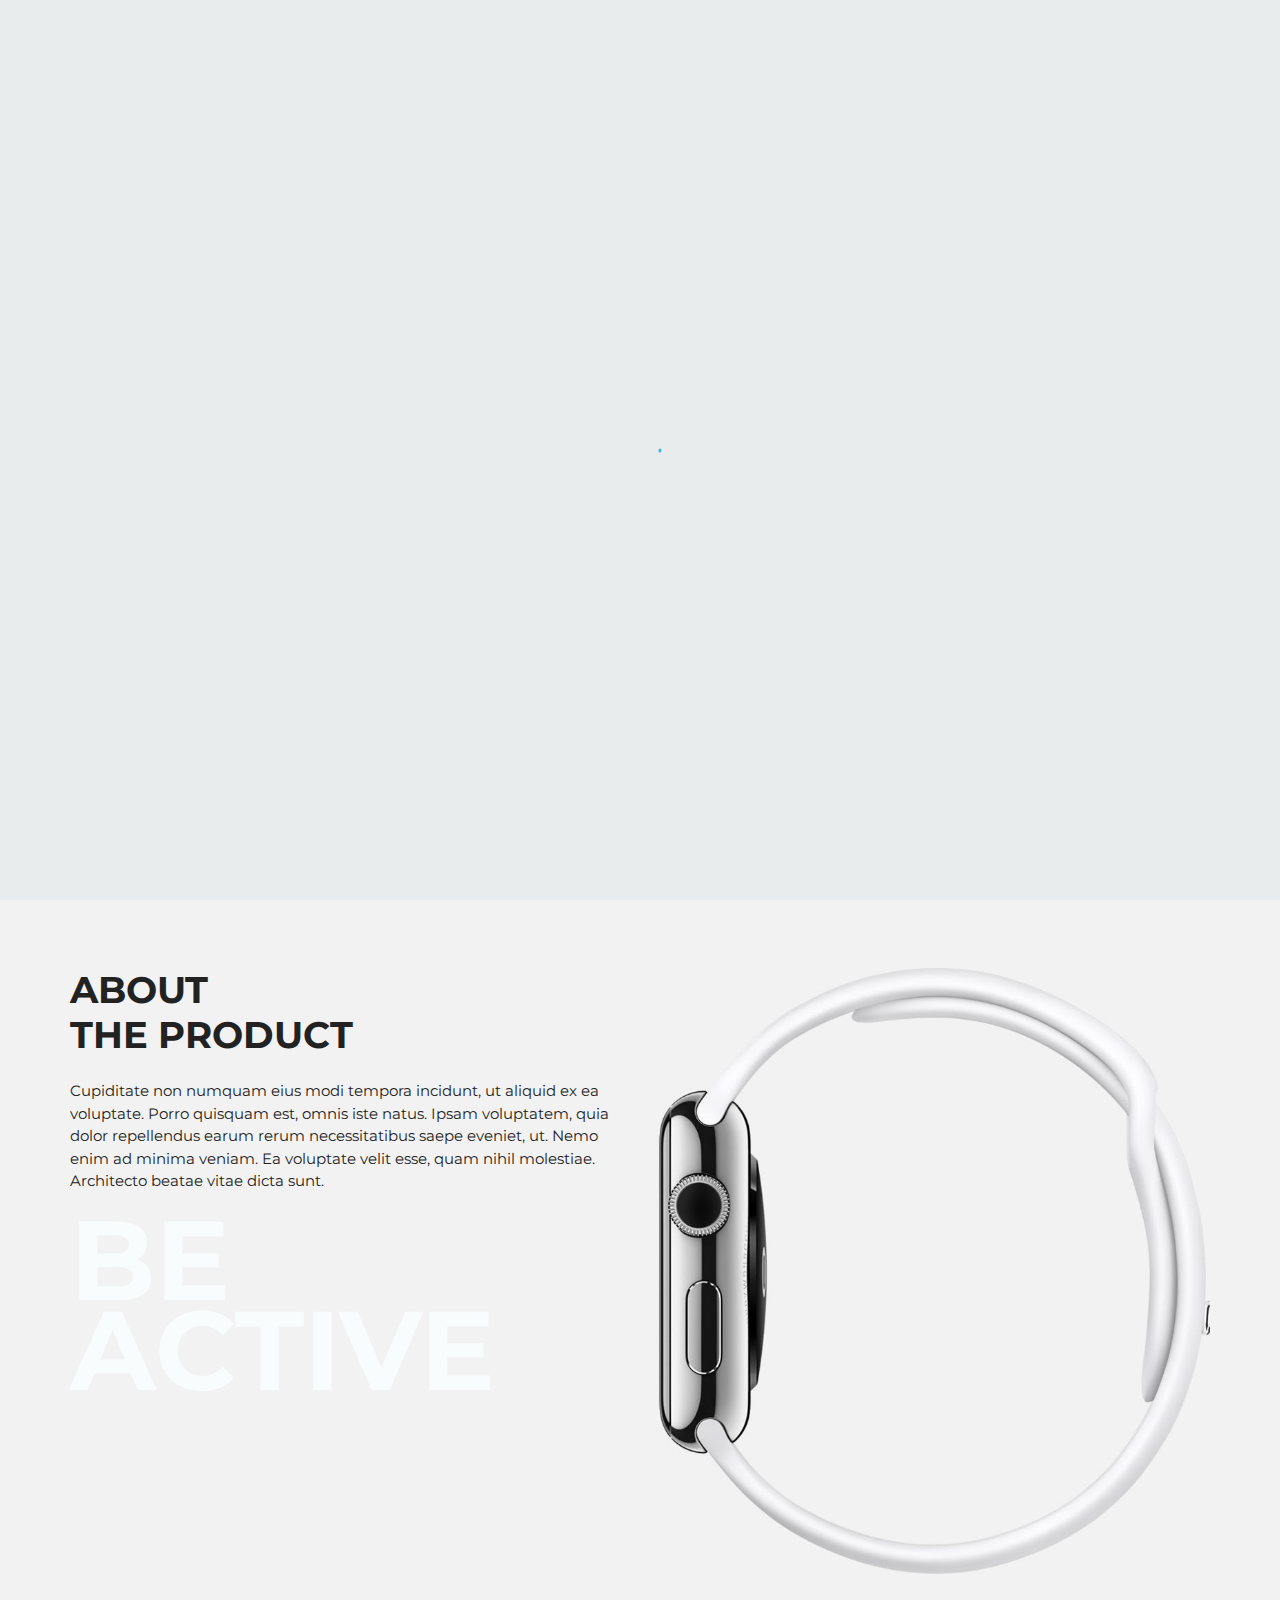
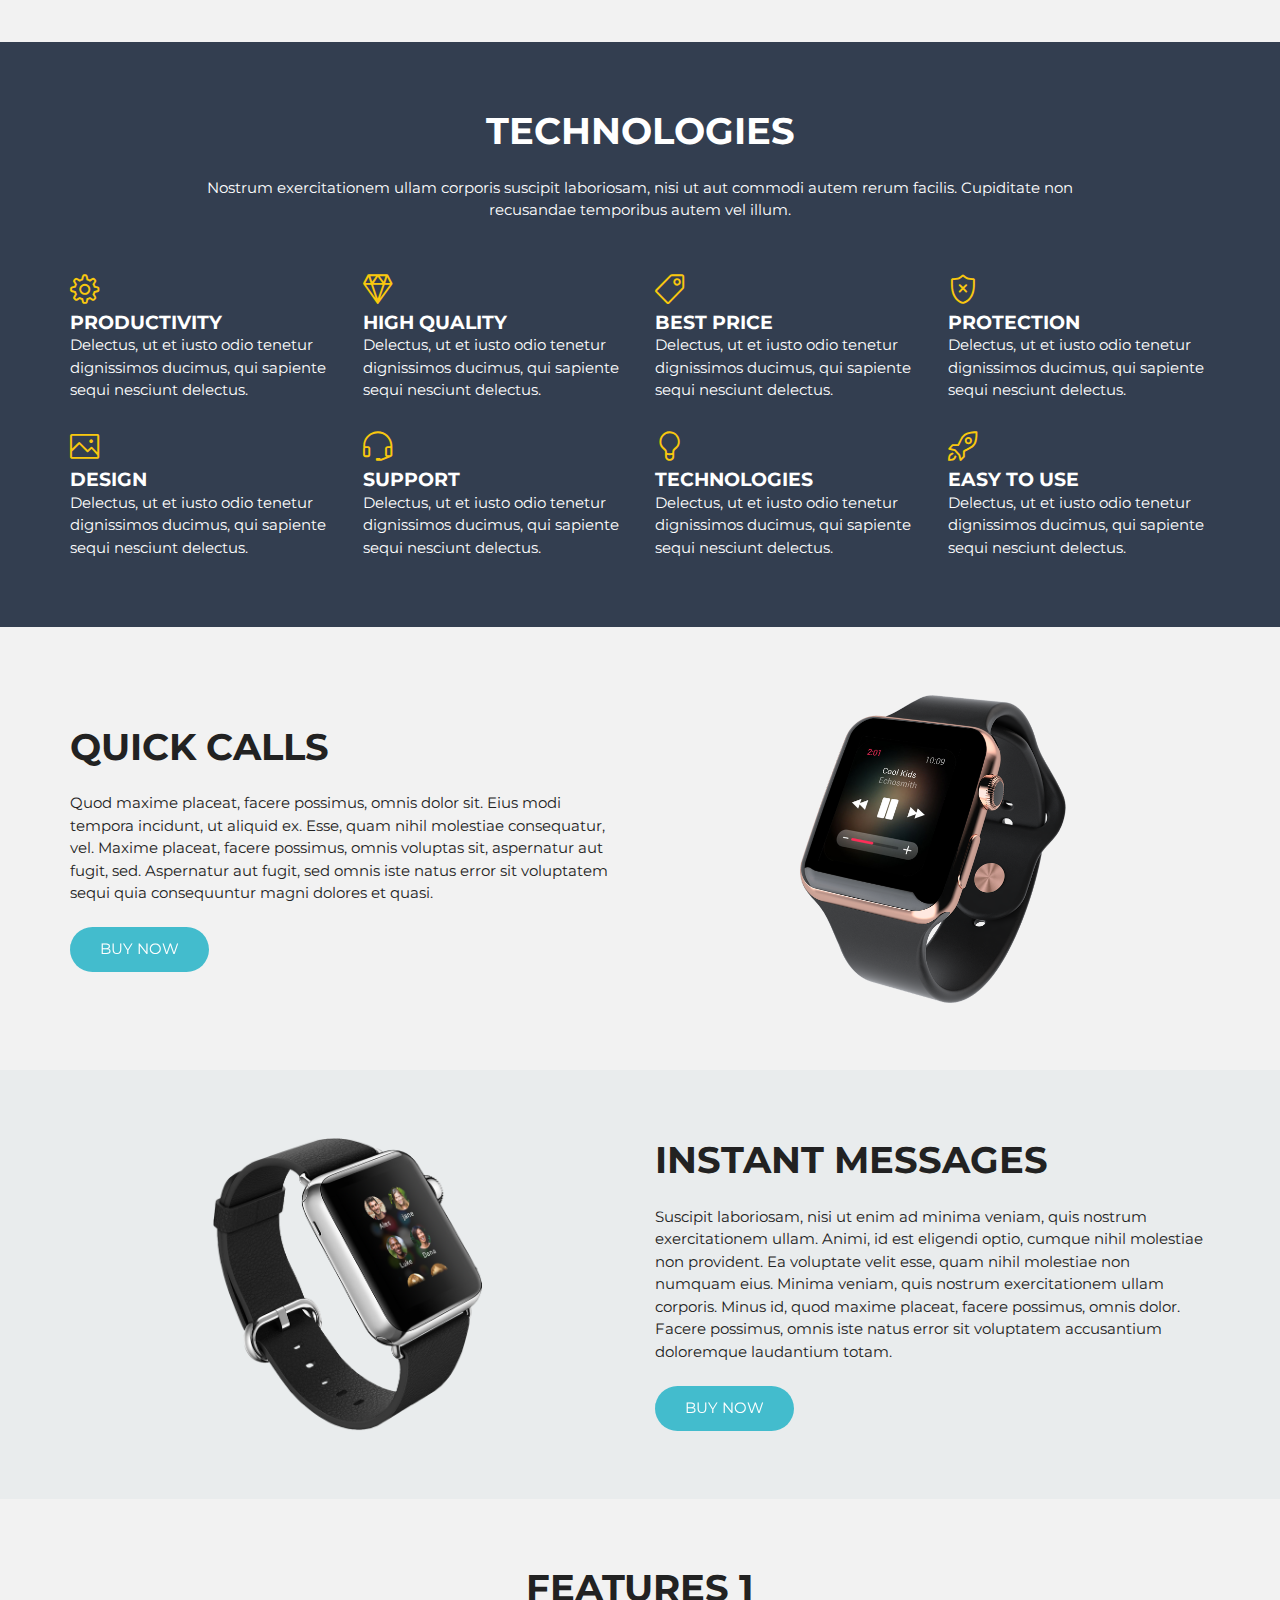
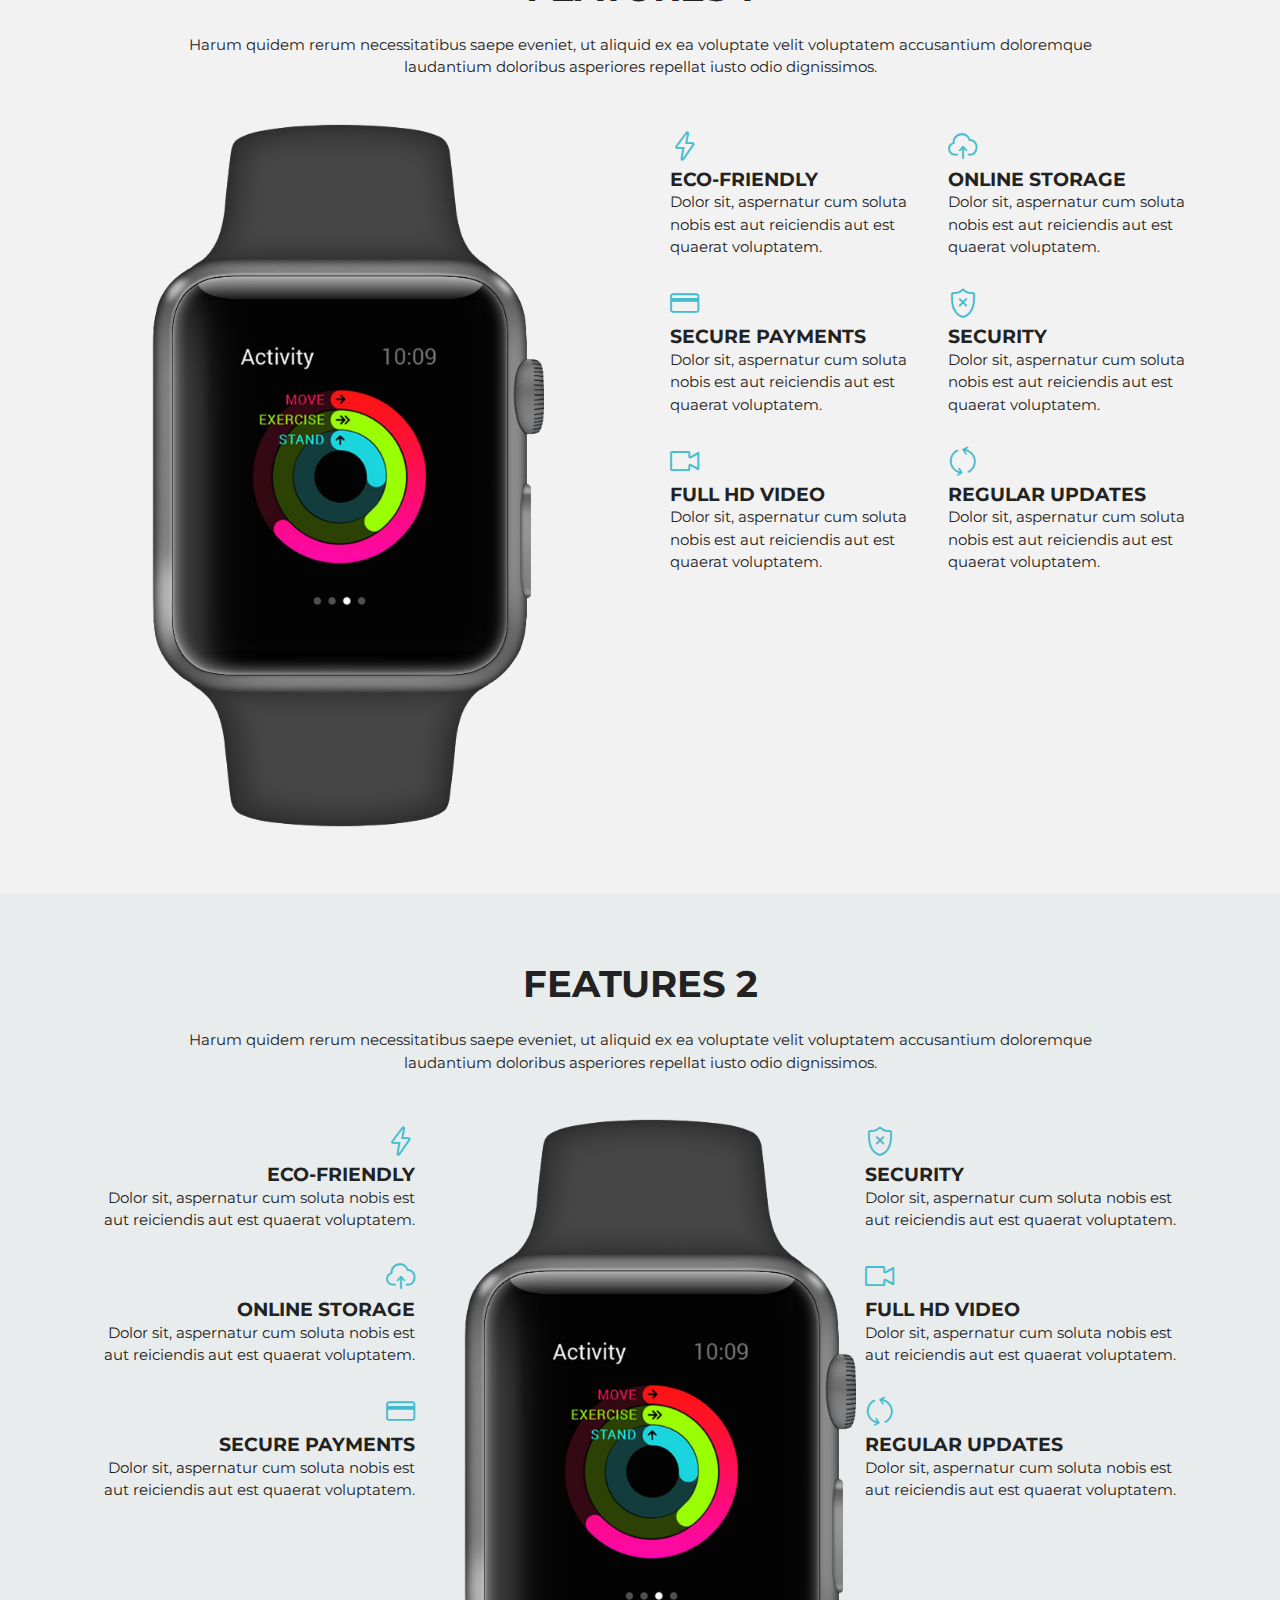
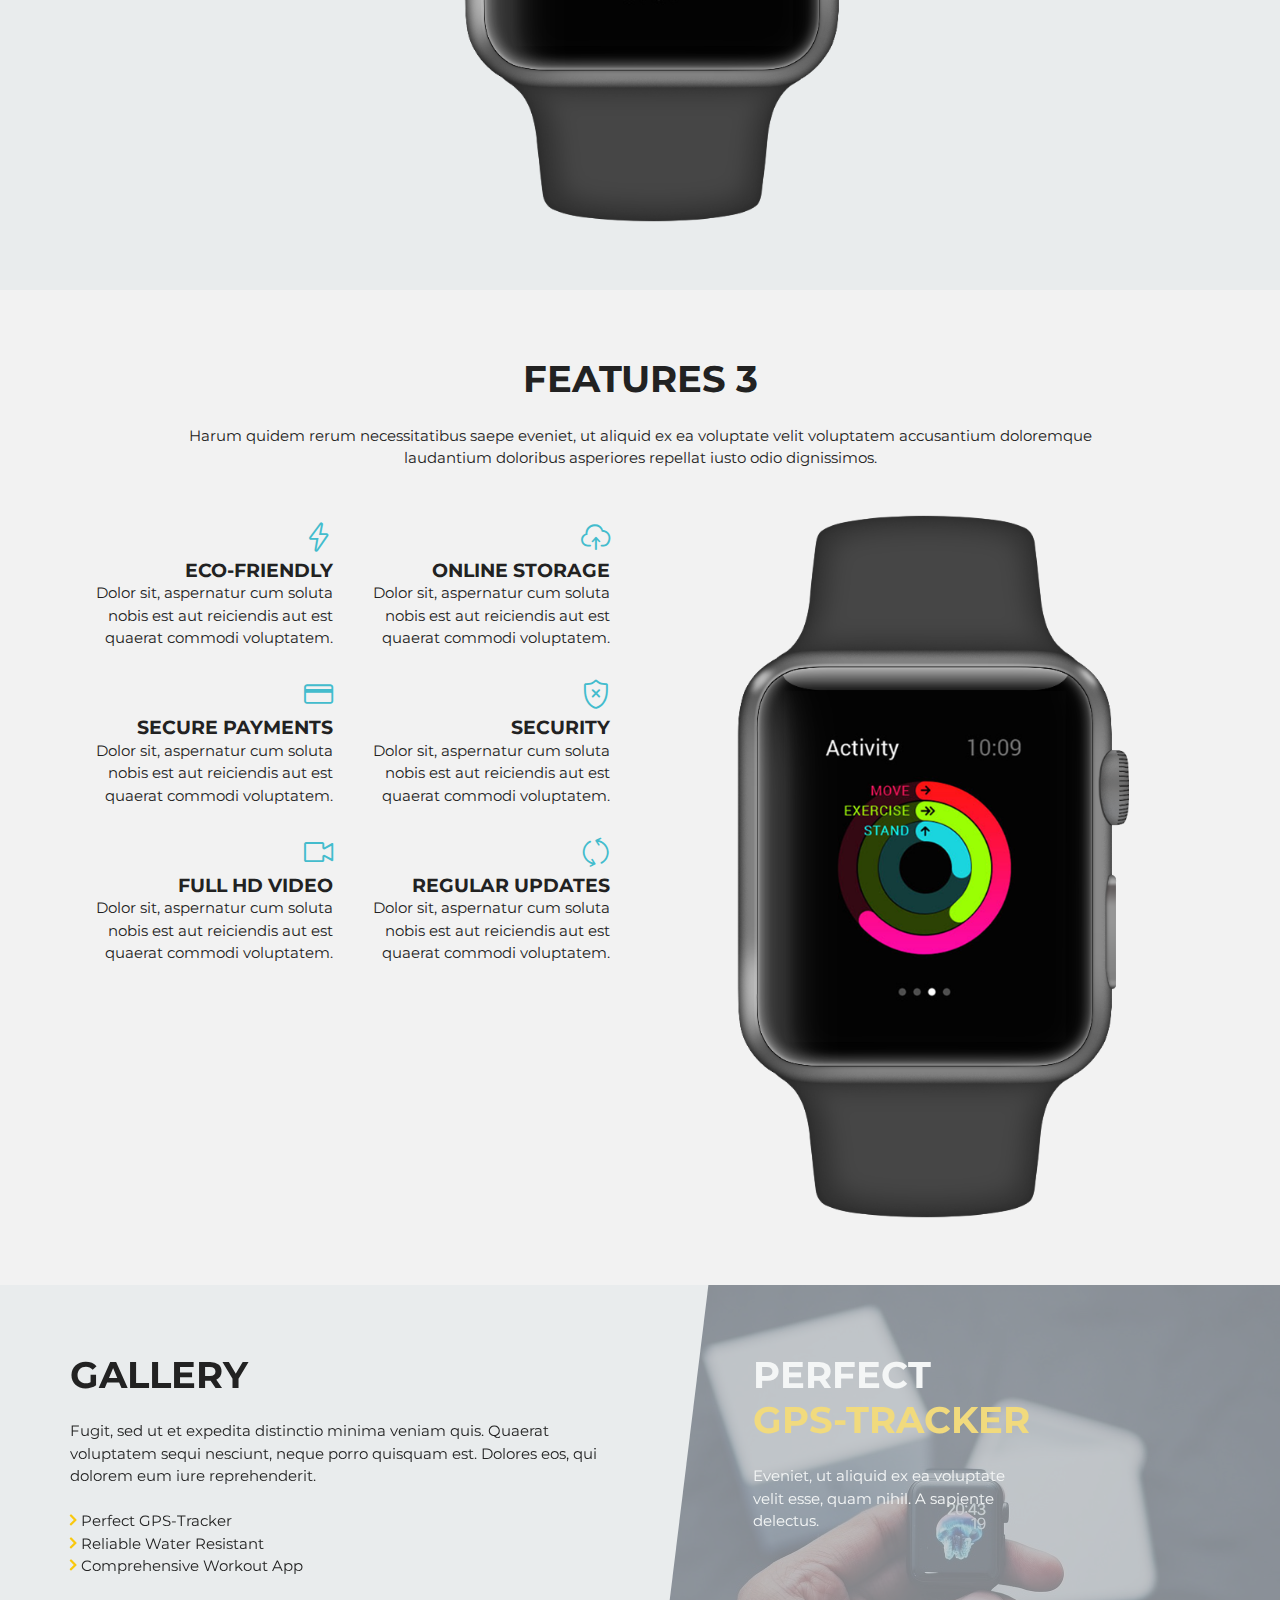
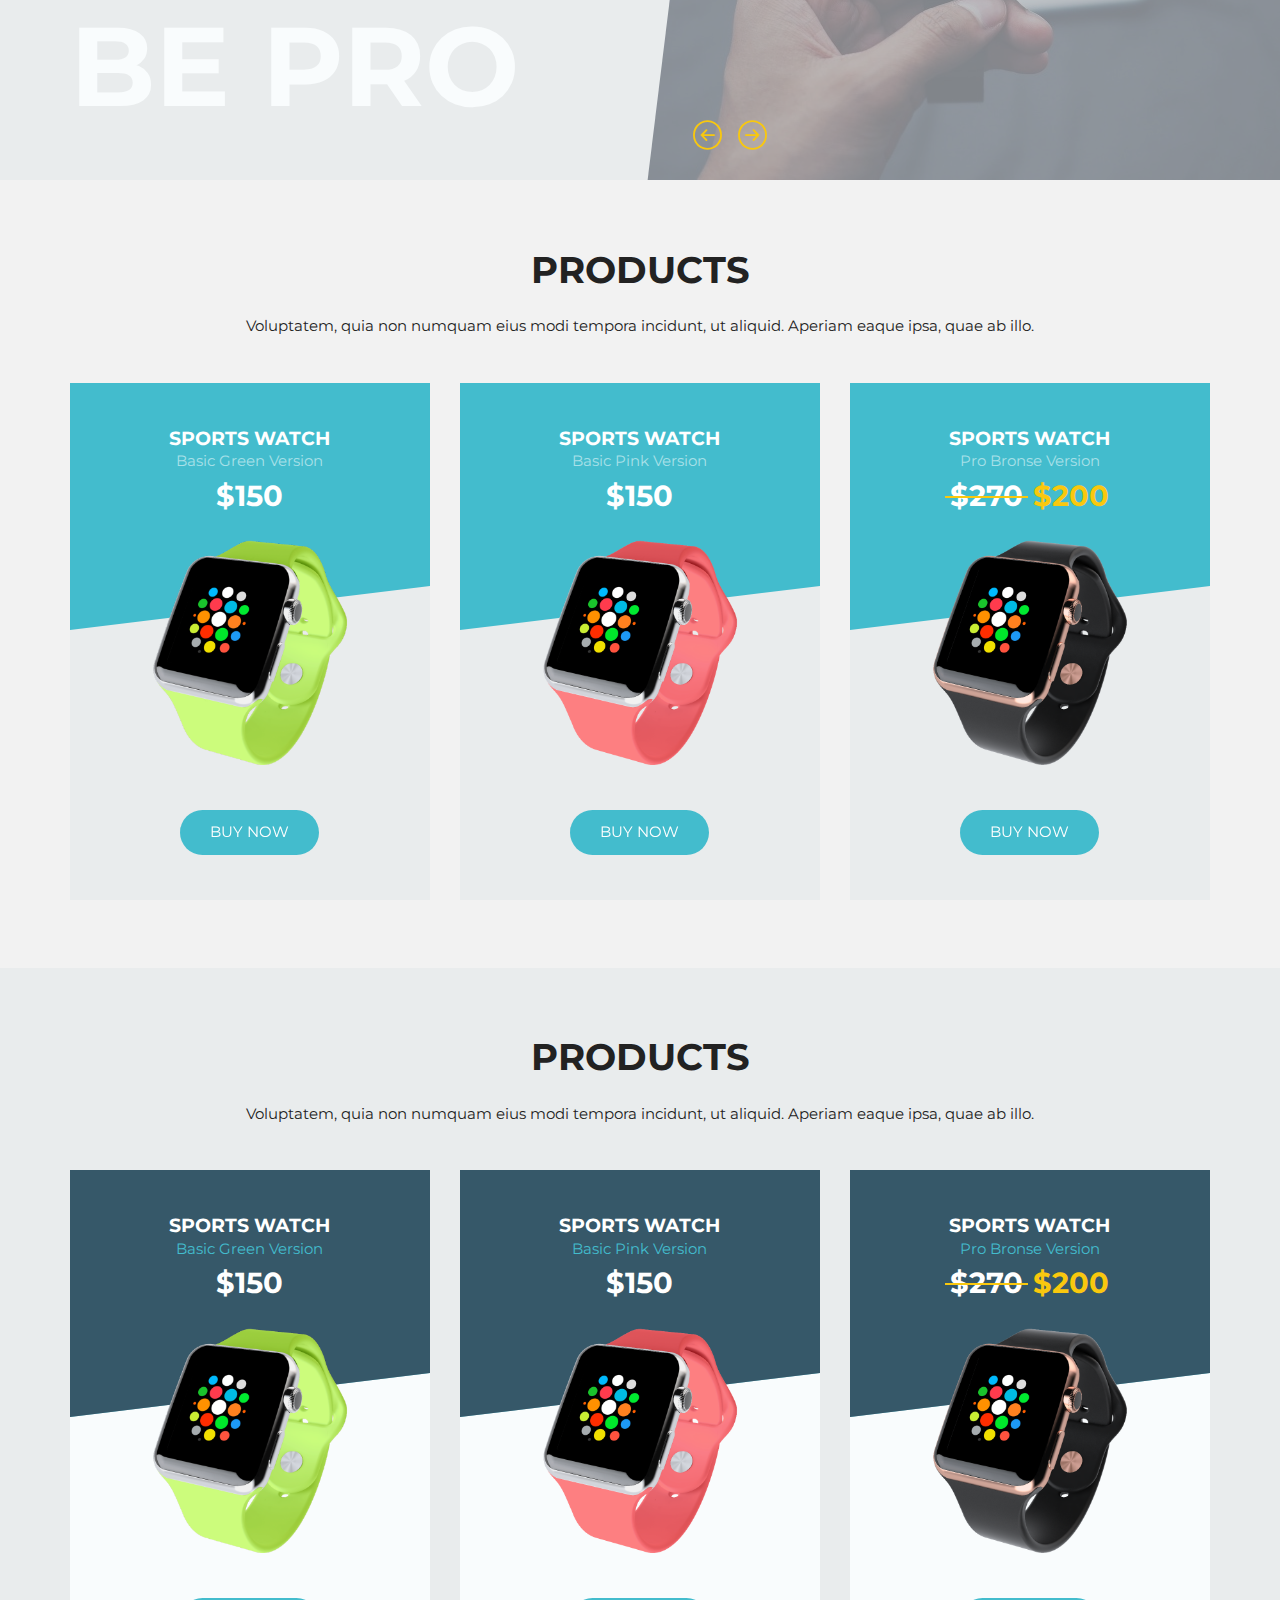
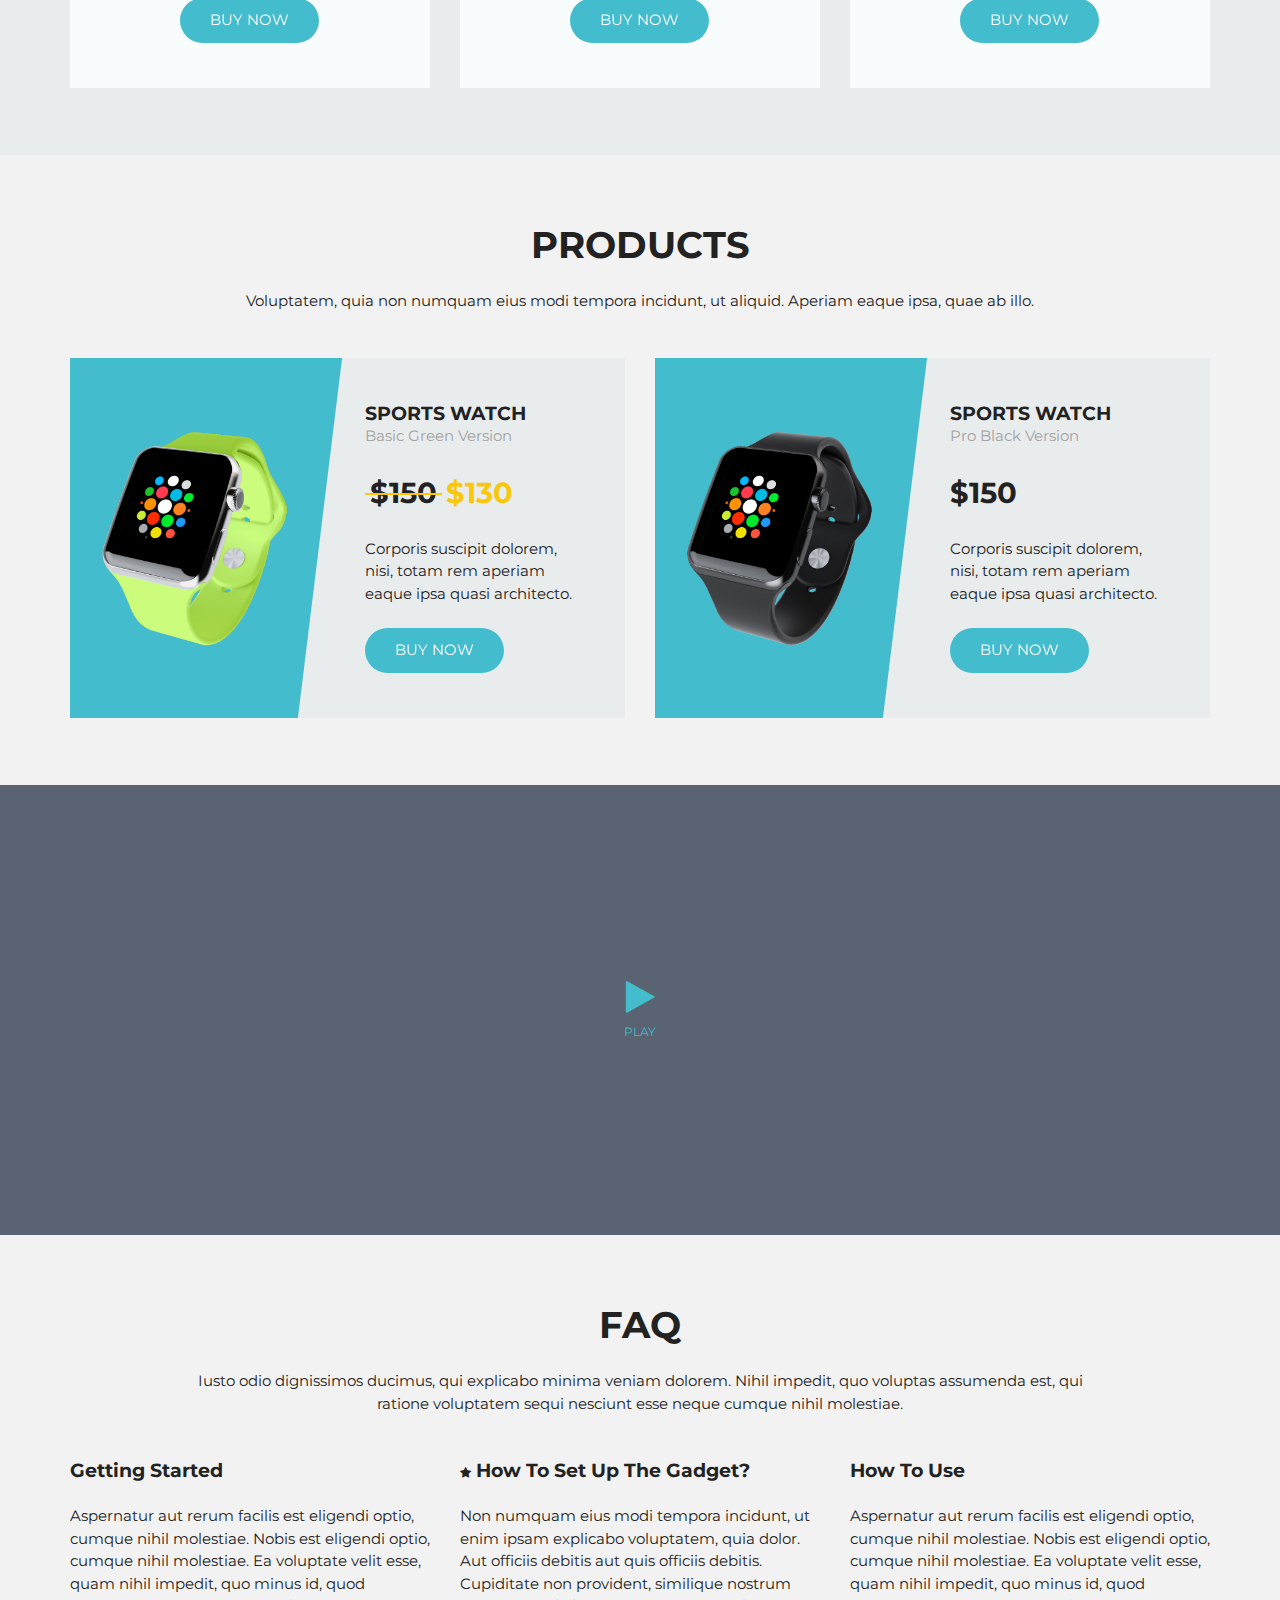
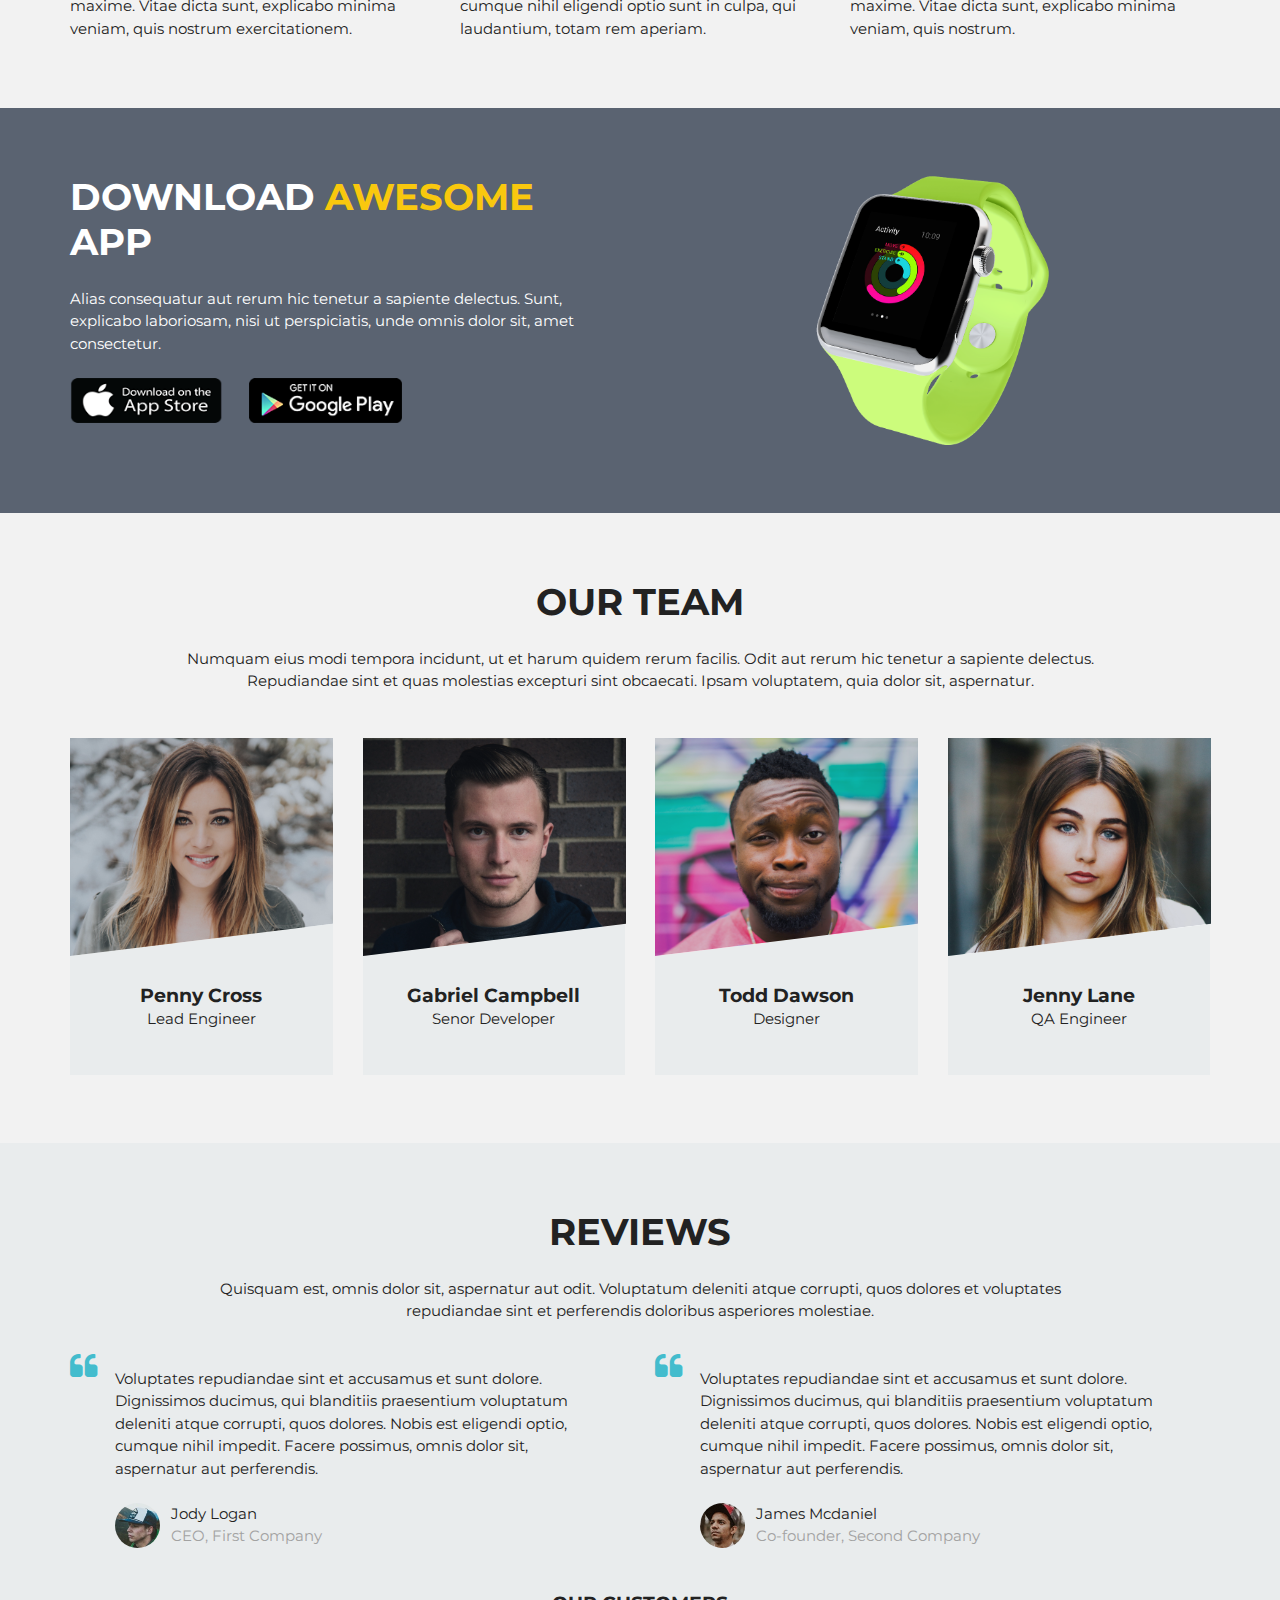
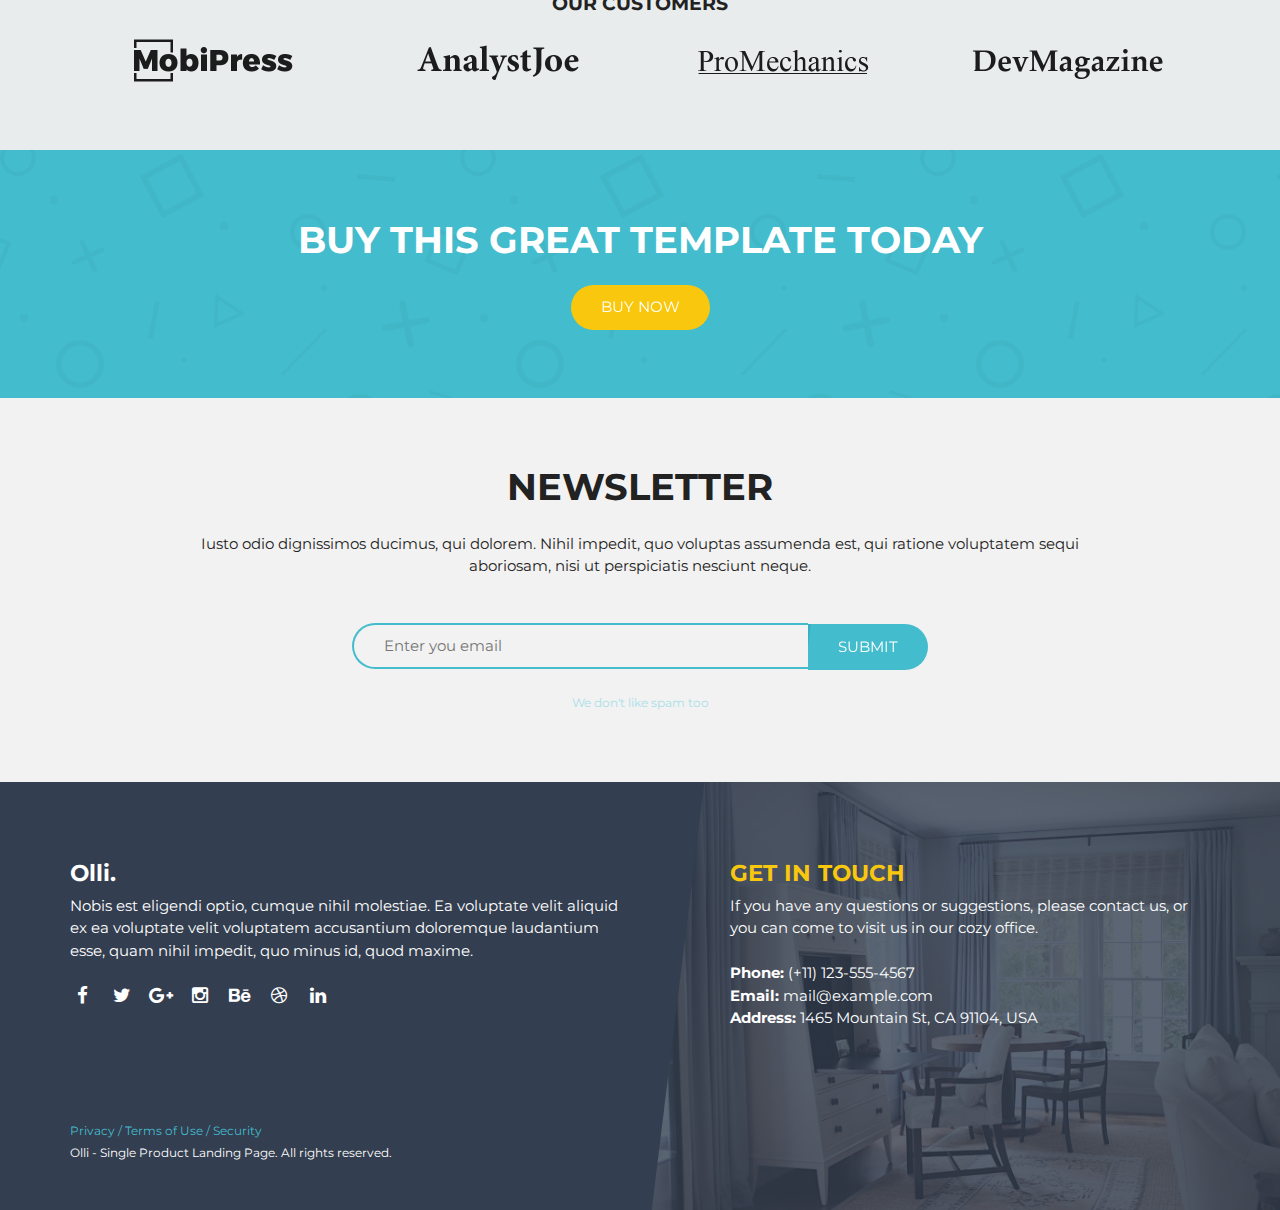
==== commit 163de756: "minor adjustments" ====
--- a/testing.html
+++ b/testing.html
@@ -1364,7 +1364,7 @@
 <script src="assets/js/init-for-ie.js"></script>
 <![endif]-->
 
-<!-- <script>
+<script>
   (function(i,s,o,g,r,a,m){i['GoogleAnalyticsObject']=r;i[r]=i[r]||function(){
   (i[r].q=i[r].q||[]).push(arguments)},i[r].l=1*new Date();a=s.createElement(o),
   m=s.getElementsByTagName(o)[0];a.async=1;a.src=g;m.parentNode.insertBefore(a,m)
@@ -1373,7 +1373,7 @@
   ga('create', 'UA-80974374-1', 'auto');
   ga('send', 'pageview');
 
-</script> -->
+</script>
 
 </body>
 </html>